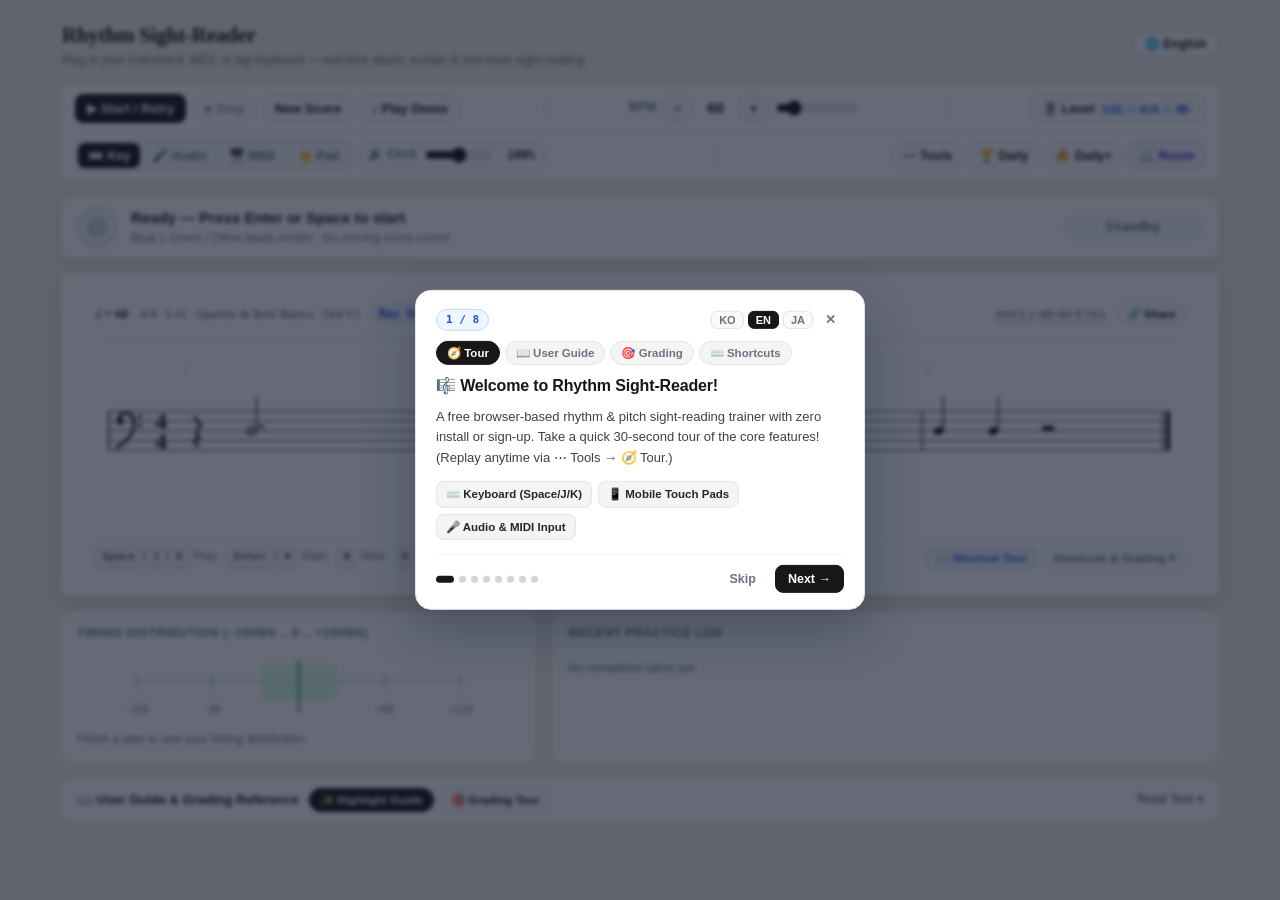
==== index.html @ 141418ce "fix(room): enforce strict single-host consensus & clean failover across Supabase Realtime peers" ====
<!DOCTYPE html>
<html lang="en">
<head>
<meta charset="UTF-8" />
<meta name="viewport" content="width=device-width, initial-scale=1.0" />
<meta http-equiv="Content-Security-Policy" content="default-src 'self'; script-src 'self' https://cdn.jsdelivr.net https://cloud.umami.is; style-src 'self' 'unsafe-inline'; img-src 'self' data: blob:; connect-src 'self' https://fdpnrxkohvfrcesoxpwo.supabase.co wss://fdpnrxkohvfrcesoxpwo.supabase.co https://cdn.jsdelivr.net https://cloud.umami.is https://api-gateway.umami.dev; font-src 'self' data:; object-src 'none'; base-uri 'self'; form-action 'self'" />
<meta name="google-site-verification" content="xEk6qUh5Gqa-MZwSuYThDKT_GtdN7JEgimP4F_JKVB4" />
<title>Rhythm Sight-Reader — Free Online Rhythm &amp; Pitch Sight-Reading Trainer</title>
<meta name="description" content="Free online rhythm &amp; pitch sight-reading trainer (no install, no login). Practice 6 rhythm levels, 5 meters (4/4, 3/4, 2/4, 5/4, 6/8), flat-key jazz pitch sight-reading (ii-V-I, tritone sub, backdoor, F/G clefs), triplets, staccato, ghost notes, gap click &amp; custom editor via keyboard, MIDI, touch pads, or real instrument audio interface. 무료 리듬·음정 초견 연습 사이트 (EN/KO/JA)." />
<meta name="keywords" content="rhythm sight reading, rhythm sight reading trainer, pitch sight reading, free rhythm practice online, music sight reading, jazz sight reading, sheet music sight reading, rhythm reading generator, midi rhythm trainer, midi sight reading, syncopation practice, 16th note rhythm exercises, triplet rhythm trainer, staccato ghost note practice, gap click metronome, custom rhythm sheet music editor, daily rhythm challenge, audio interface music practice, 리듬 초견, 음정 초견, 악보 초견, 낮은음자리표 악보 읽기, 높은음자리표 악보 읽기, 재즈 초견, 리듬 연습 사이트, 박자 연습, 박자감 테스트, 리듬 시창, 미디 리듬 연습, 싱코페이션 연습, 16분음표 리듬, 3연음, 스타카토 고스트노트, 갭 클릭 메트로놈, 오디오 인터페이스 악기 연습, リズム初見, 音程初見, 譜読み練習, ヘ音記号 譜読み, ト音記号 譜読み, MIDI リズム練習" />
<meta name="robots" content="index, follow, max-image-preview:large" />
<link rel="canonical" href="https://gnosia1104.github.io/rhythm-practice/" />
<link rel="alternate" hreflang="en" href="https://gnosia1104.github.io/rhythm-practice/" />
<link rel="alternate" hreflang="ko" href="https://gnosia1104.github.io/rhythm-practice/ko/" />
<link rel="alternate" hreflang="ja" href="https://gnosia1104.github.io/rhythm-practice/ja/" />
<link rel="alternate" hreflang="x-default" href="https://gnosia1104.github.io/rhythm-practice/" />
<meta property="og:type" content="website" />
<meta property="og:site_name" content="Rhythm Sight-Reader" />
<meta property="og:url" content="https://gnosia1104.github.io/rhythm-practice/" />
<meta property="og:title" content="Rhythm Sight-Reader — Free Online Rhythm &amp; Pitch Sight-Reading Trainer" />
<meta property="og:description" content="Practice rhythm &amp; pitch sight-reading with keyboard, MIDI, touch pads, or real instrument via audio interface. 6 levels, 5 meters, triplets, staccato, ghost notes, gap click, custom editor &amp; daily challenges — free online in your browser." />
<meta property="og:image" content="https://gnosia1104.github.io/rhythm-practice/og-image.png?v=3" />
<meta property="og:image:width" content="1200" />
<meta property="og:image:height" content="630" />
<meta property="og:locale" content="en_US" />
<meta property="og:locale:alternate" content="ko_KR" />
<meta property="og:locale:alternate" content="ja_JP" />
<meta name="twitter:card" content="summary_large_image" />
<meta name="twitter:title" content="Rhythm Sight-Reader — Free Online Rhythm &amp; Pitch Sight-Reading Trainer" />
<meta name="twitter:description" content="Free browser-based rhythm &amp; pitch sight-reading trainer with 6 levels, 5 meters, staccato/ghost grading, gap click, custom score editor, daily challenges &amp; audio interface input." />
<meta name="twitter:image" content="https://gnosia1104.github.io/rhythm-practice/og-image.png?v=3" />
<link rel="icon" type="image/svg+xml" href="data:image/svg+xml,%3Csvg xmlns='http://www.w3.org/2000/svg' viewBox='0 0 64 64'%3E%3Crect width='64' height='64' rx='14' fill='%23171717'/%3E%3Cellipse cx='26' cy='44' rx='10' ry='7.2' transform='rotate(-22 26 44)' fill='%23ffffff'/%3E%3Crect x='33' y='14' width='4.2' height='29' rx='2' fill='%23ffffff'/%3E%3Cpath d='M35 14 C44 16 49 21 47 30 C45 24 41 21 35 20 Z' fill='%2322c55e'/%3E%3C/svg%3E" />
<script type="application/ld+json">
{
  "@context": "https://schema.org",
  "@type": "WebApplication",
  "name": "Rhythm Sight-Reader",
  "alternateName": ["Rhythm & Pitch Sight-Reading Trainer", "Free Online Rhythm Practice", "리듬 초견 연습", "음정 초견 연습", "박자 연습 사이트", "リズム初見練習", "音程・リズムトレーニング"],
  "url": "https://gnosia1104.github.io/rhythm-practice/",
  "screenshot": "https://gnosia1104.github.io/rhythm-practice/og-image.png",
  "applicationCategory": "MusicApplication",
  "operatingSystem": "Any",
  "isAccessibleForFree": true,
  "browserRequirements": "Requires modern web browser with Web Audio API",
  "inLanguage": ["en", "ko", "ja"],
  "offers": {
    "@type": "Offer",
    "price": "0",
    "priceCurrency": "USD"
  },
  "keywords": "rhythm sight reading, pitch sight reading, rhythm trainer, syncopation practice, 16th note rhythm, triplet trainer, staccato, ghost notes, gap click metronome, daily rhythm challenge, custom rhythm editor, 리듬 초견, 음정 초견, 박자 연습, リズム初見",
  "featureList": [
    "6 progressive rhythm difficulty levels from quarter notes to advanced 16th-note syncopation",
    "5 time signatures: 4/4, 3/4, 2/4, 5/4, and 6/8",
    "Independent Triplets (8th & 2-beat), Staccato reverse-sustain, and Ghost Note (dead note) toggles",
    "Keyboard, USB MIDI, mobile touch pads, and real instrument audio interface input with millisecond timing, rest mute, and sustain grading",
    "Daily & Daily+ worldwide challenges with shareable seed links and PNG Score Brag Cards (S+ to C rank)",
    "Serverless Custom Rhythm Score Editor with URL sharing and PDF print export",
    "Special Training drills: Gap Click metronome, Look-ahead Fade-out, and BPM Rush sudden death"
  ],
  "description": "Free browser-based rhythm & pitch sight-reading trainer for musicians featuring 6 progressive levels, 5 time signatures, triplets, staccato, ghost notes, gap click metronome, custom score editor, daily challenges, and audio interface onset/sustain/rest grading."
}
</script>
<link rel="stylesheet" href="css/styles.css?v=20261128k" />
<script defer src="https://cloud.umami.is/script.js" data-website-id="9070201e-fd1f-4081-ad26-1219def68ba6" data-domains="gnosia1104.github.io"></script>
</head>
<body>
<div class="app">
  <!-- Page Top Masthead: Brand Title (Left) + Language Selector (Right) -->
  <div class="top-bar">
    <div class="brand-head">
      <h1 class="sheet-title">Rhythm Sight-Reader</h1>
      <p id="brandTagline" class="brand-tagline">오디오 인터페이스 직결 · 어택/서스테인/쉼표 뮤트 실시간 채점 · 설치 없는 리듬·음정 초견</p>
    </div>
    <select id="langSelect" class="lang-select" title="Language / 언어 / 言語">
      <option value="ko">🌐 한국어</option>
      <option value="en">🌐 English</option>
      <option value="ja">🌐 日本語</option>
    </select>
  </div>

  <!-- Main Control Toolbar (Row 1: Primary Controls / Row 2: Settings) -->
  <div class="toolbar">
    <div class="toolbar-row primary-row">
      <div class="group toolbar-transport">
        <button id="btnStart" class="primary" title="Enter / A">▶ 시작 / 재시도</button>
        <button id="btnStop" title="Esc" disabled>■ 정지</button>
        <button id="btnNew" title="N">새 악보</button>
        <button id="btnDemo" title="H">♪ 정답 듣기</button>
      </div>

      <div class="divider"></div>

      <div class="group">
        <span class="label">BPM</span>
        <button id="btnBpmDown" class="icon-btn" title="-">−</button>
        <span id="bpmVal" class="bpm-val">60</span>
        <button id="btnBpmUp" class="icon-btn" title="+">+</button>
        <input id="bpmSlider" type="range" min="40" max="180" step="5" value="60" style="width:82px" />
      </div>

      <div class="divider"></div>

      <div class="group">
        <div id="diffWrap" class="tools-wrap">
          <button id="btnDiffMenu" type="button" aria-haspopup="true" aria-expanded="false" title="난이도 · 박자 · 마디 · 리듬 옵션 · 연습 옵션">🎚️ <span id="lblLevel">난이도</span><span id="diffSummaryBadge" class="tools-badge">Lv1 · 4/4 · 4B</span></button>
          <div id="diffDropdown" class="tools-dropdown align-left diff-dropdown hidden" role="dialog" aria-label="Difficulty settings">
            <div class="diff-head">
              <span>🎚️ <span id="lblDiffPanelTitle">난이도 &amp; 연습 설정</span></span>
              <button id="btnDiffClose" type="button" class="cal-close" style="width:auto;padding:2px 6px;" title="닫기">✕</button>
            </div>
            <div id="lblDiffSecScore" class="tools-sec-lbl">악보 · 박자 · 마디</div>
            <select id="levelSelect" title="난이도 (단축키 1~6, ↑↓)">
              <option value="1" selected>Lv1 · 정박 &amp; 쉼표 기초</option>
              <option value="2">Lv2 · 정박 8분 입문</option>
              <option value="3">Lv3 · 8분 엇박 &amp; 점4분</option>
              <option value="4">Lv4 · 8분 싱코페이션</option>
              <option value="5">Lv5 · 16분음표 기초</option>
              <option value="6">Lv6 · 16분음표 심화</option>
            </select>
            <div class="diff-pair">
              <select id="timeSigSelect" title="박자표 (단축키 s)">
                <option value="4/4" selected>4/4</option>
                <option value="3/4">3/4</option>
                <option value="2/4">2/4</option>
                <option value="5/4">5/4</option>
                <option value="6/8">6/8</option>
              </select>
              <select id="barsSelect" title="마디 수 (단축키 l)">
                <option value="2">2마디</option>
                <option value="4" selected>4마디 (1줄)</option>
                <option value="8">8마디 (2줄)</option>
                <option value="12">12마디 (3줄)</option>
                <option value="16">16마디 (4줄)</option>
                <option value="24">24마디 (6줄)</option>
                <option value="32">32마디 (8줄)</option>
              </select>
            </div>
            <div class="tools-sep"></div>
            <div id="btnTechText" class="tools-sec-lbl">🎼 리듬 옵션</div>
            <div class="diff-grid-3">
              <button id="btnTriplets" type="button" title="3연음(셋잇단음표) 포함 ON/OFF (단축키 Z)">3연음 OFF</button>
              <button id="btnGhost" type="button" title="고스트 노트(× 데드노트) 훈련 ON/OFF (단축키 X · 입력 F/D)">× 고스트 OFF</button>
              <button id="btnStaccato" type="button" title="스타카토(.) 역서스테인 훈련 ON/OFF (단축키 C)">• 스타카토 OFF</button>
            </div>
            <div class="tools-sep"></div>
            <div id="btnOptsText" class="tools-sec-lbl">⚙️ 연습 옵션</div>
            <div class="diff-grid-2">
              <button id="btnSound" type="button" class="active" title="M">🔊 메트로놈 ON</button>
              <button id="btnDrumBacking" type="button" title="메트로놈 클릭 대신 심플 드럼 백킹 비트(킥·스네어·하이햇) 재생">🥁 드럼 비트 OFF</button>
              <button id="btnBeatNums" type="button" title="마디 위 박자 번호 표기 (단축키 B)">박자표기 OFF</button>
              <button id="btnCursor" type="button" title="입문용 악보 진행 커서 표시 ON/OFF (단축키 V)">커서 OFF</button>
              <button id="btnBlindGrade" type="button" title="채점 시점 전환: 즉시 / 완료후 (단축키 G)">채점: 즉시</button>
              <button id="btnHitSfx" type="button" class="active" title="키보드·터치 패드 타격음 ON/OFF (오디오 입력 시 자동 OFF · 블루투스 지연 시 OFF 권장)">🪵 타격음 ON</button>
              <button id="btnEndless" type="button" class="endless-btn diff-span-2" title="2줄 교차 무한 초견 서바이벌 모드 (HP 게이지 · 최고 생존 마디 기록)"><span id="btnEndlessText">♾️ 엔드리스 OFF</span><span class="beta-tag">BETA</span></button>
              <button id="btnSuddenDeath" type="button" class="diff-span-2" title="3미스 시 즉시 탈락 서든데스 모드 ON/OFF"><span id="btnSuddenDeathText">💀 서든데스 (3미스) OFF</span><span class="beta-tag">BETA</span></button>
            </div>
          </div>
        </div>
      </div>
    </div>

    <div class="toolbar-row secondary">
      <div class="group toolbar-inputs">
        <div id="inputGroup" class="input-toggles" role="group" aria-label="Input methods">
          <button id="btnInKey" type="button" class="active" title="키보드 입력 ON/OFF (Space/J/K · 단축키 /)">⌨️ 키</button>
          <button id="btnInAudio" type="button" title="오디오 인터페이스 / 마이크 입력 ON/OFF (단축키 /)">🎤 오디오</button>
          <button id="btnInMidi" type="button" title="USB MIDI 건반 / 패드 입력 ON/OFF (Web MIDI)">🎹 MIDI</button>
          <button id="btnTouchPad" type="button" title="모바일 / 화면 터치 패드 ON/OFF">👆 패드</button>
        </div>
        <label class="group click-vol-group" title="메트로놈 클릭 볼륨 (0~200%)">
          <span id="lblClickVol" class="label">🔊 클릭</span>
          <input id="clickVolSlider" type="range" min="0" max="200" step="5" value="100" style="width:68px" />
          <span id="clickVolVal" class="click-vol-val">100%</span>
        </label>
      </div>

      <div class="divider"></div>

      <div class="group toolbar-modes">
        <div id="toolsWrap" class="tools-wrap">
          <button id="btnToolsMenu" type="button" aria-haspopup="true" aria-expanded="false" title="에디터 · 특수훈련 · 싱크보정 · PDF · 튜토리얼 · 설명"><span id="btnToolsText">⋯ 도구</span><span id="toolsActiveDot" class="tools-dot hidden"></span></button>
          <div id="toolsDropdown" class="tools-dropdown hidden" role="menu">
            <div id="lblToolsSecCreate" class="tools-sec-lbl">제작 · 훈련</div>
            <button id="btnEditor" type="button" role="menuitem" title="커스텀 악보 에디터 열기/닫기">✏️ 에디터</button>
            <button id="btnDrill" type="button" role="menuitem" title="특수 훈련 베타 (갭 클릭 · 시야 방해 · BPM 러쉬)"><span id="btnDrillText">🧪 특수훈련</span><span class="beta-tag">BETA</span></button>
            <button id="btnPitchBeta" type="button" role="menuitem" title="재즈 플랫 키 5선보 음정 초견 베타 (오디오 피치 판정 지원)"><span id="btnPitchText">🎼 음정 초견</span><span class="beta-tag">BETA</span></button>
            <button id="btnAchievements" type="button" role="menuitem" title="달성 과제 · 칭호 · 기록 JSON 백업/복원"><span id="btnAchText">🏅 도전과제</span><span id="achCountBadge" class="tools-badge">0/12</span></button>
            <button id="btnLeaderboard" type="button" role="menuitem" title="오늘의 데일리 · 데일리+ · 엔드리스 글로벌 랭킹"><span id="btnLbText">🏆 리더보드</span><span class="beta-tag">TOP 20</span></button>
            <button id="btnDiagnostics" type="button" role="menuitem" title="박 위치별 러시·드래그, BPM별 정확도, 쉼표 실패율 로컬 분석 및 약점 드릴"><span id="btnDiagText">📊 연주 분석</span><span class="beta-tag">BETA</span></button>
            <div class="tools-sep"></div>
            <div id="lblToolsSecUtil" class="tools-sec-lbl">보정 · 출력</div>
            <button id="btnSyncCal" type="button" role="menuitem" title="타이밍 지연 보정 (블루투스 이어폰 / 오디오 인터페이스)">⏱ 보정</button>
            <button id="btnPrint" type="button" role="menuitem" title="PDF 저장 / 인쇄">🖨 PDF</button>
            <div class="tools-sep"></div>
            <div id="lblToolsSecHelp" class="tools-sec-lbl">안내</div>
            <a id="btnLearnPage" href="learn.html" class="tools-link" role="menuitem" title="오선보·낮은음자리표·음표 박자 기초 인터랙티브 학습 페이지 열기">📖 오선보·음표 기초</a>
            <button id="btnTour" type="button" role="menuitem" title="처음 사용자를 위한 단계별 튜토리얼">🧭 튜토리얼</button>
            <button id="btnGuide" type="button" role="menuitem" title="사용 방법 및 판정 기준 설명 열기">❓ 설명</button>
            <button id="btnFeedback" type="button" role="menuitem" title="버그 제보 · 기능 제안 · 악기/오디오 피드백 보내기">💬 피드백</button>
          </div>
        </div>
        <button id="btnDaily" class="daily-btn" title="오늘의 4/4 데일리 챌린지 (고정 8마디)">🏆 데일리</button>
        <button id="btnDailyPlus" class="daily-plus-btn" title="오늘의 변박·고급 데일리+ 챌린지 (3/4·2/4·5/4·6/8)">🔥 데일리+</button>
        <button id="btnRoom" class="room-btn" title="실시간 멀티플레이어 방 대결 (4자리 코드 · 초대 링크)">⚔️ 방 대결</button>
      </div>
    </div>
  </div>

  <!-- Fixed Metronome LED & Status -->
  <div class="status-strip">
    <div class="metro-box">
      <div class="led-ring" aria-label="Metronome LED">
        <div id="ledCore" class="led-core"></div>
      </div>
      <div class="status-text">
        <div id="statusMain" class="status-main">준비 완료 — Enter 또는 Space로 시작</div>
        <div id="statusSub" class="status-sub">1박 초록 / 나머지 박 노랑 · 악보 위치 표시 없음</div>
      </div>
    </div>
    <div class="status-badges">
      <div id="comboBadge" class="combo-badge hidden">🔥 0 COMBO</div>
      <div id="hitBadge" class="hit-badge">대기 중</div>
    </div>
  </div>

  <!-- Optional Latency Calibration Bar (hidden unless user clicks ⏱ 보정) -->
  <div id="calBar" class="cal-bar hidden">
    <strong id="lblCalTitle">⏱ 싱크 보정</strong>
    <button id="btnCalRun" type="button" class="primary">▶ 16박 측정</button>
    <div id="calDots" class="cal-dots" aria-label="Calibration beats">
      <span class="cal-dot warmup"></span>
      <span class="cal-dot warmup"></span>
      <span class="cal-dot warmup"></span>
      <span class="cal-dot warmup"></span>
      <span class="cal-dot"></span>
      <span class="cal-dot"></span>
      <span class="cal-dot"></span>
      <span class="cal-dot"></span>
      <span class="cal-dot"></span>
      <span class="cal-dot"></span>
      <span class="cal-dot"></span>
      <span class="cal-dot"></span>
      <span class="cal-dot"></span>
      <span class="cal-dot"></span>
      <span class="cal-dot"></span>
      <span class="cal-dot"></span>
    </div>
    <label class="group">
      <span id="lblKeyLat" class="label">KEY</span>
      <input id="keyLatSlider" type="range" min="-50" max="300" step="5" value="0" style="width:74px" />
      <span id="keyLatVal">0ms</span>
    </label>
    <label class="group">
      <span id="lblAudLat" class="label">AUD</span>
      <input id="calAudLatSlider" type="range" min="0" max="300" step="5" value="25" style="width:74px" />
      <span id="calAudLatVal">25ms</span>
    </label>
    <button id="btnCalReset" type="button">초기화</button>
    <button id="btnCalClose" type="button" class="cal-close" title="닫기">✕</button>
    <span id="calMsg" class="cal-msg">박자가 일정하게 밀릴 때만 사용하세요 · 메트로놈 16박에 맞춰 Space/J/K 또는 악기를 연주하면 자동 보정됩니다 (앞 4박은 준비).</span>
  </div>

  <!-- Audio Input Monitor (shown when AUDIO or BOTH) -->
  <div id="audioBar" class="audio-bar hidden">
    <strong id="lblAudioTitle">🎤 오디오 입력</strong>
    <button id="btnAudioWizard" type="button" class="aw-toggle-btn" title="처음 오디오 인터페이스 연결 시 3단계 실시간 셋업 가이드">🧭 셋업 가이드</button>
    <select id="audioDeviceSelect" title="오디오 입력 장치 선택">
      <option value="">기본 입력 장치</option>
    </select>
    <select id="audioChSelect" title="모니터링 채널 선택">
      <option value="ALL">전체 채널</option>
    </select>
    <button id="btnAudioReconnect" type="button" title="오디오 장치 목록 새로고침 및 재연결">↻ 재연결</button>
    <button id="btnNoiseCal" type="button" title="연주하지 않은 상태에서 0.6초간 노이즈를 측정해 임계값을 자동 설정">🔇 노이즈 보정</button>
    <div id="meterTrack" class="meter-track" title="실시간 입력 음량 (빨간선 = 어택 임계값 / 파란선 = 서스테인 유지선)">
      <div id="meterFill" class="meter-fill"></div>
      <div id="meterSusThr" class="meter-sus-thr"></div>
      <div id="meterThr" class="meter-thr"></div>
    </div>
    <span id="audioLevelText" class="audio-level">무음</span>
    <label class="group">
      <span id="lblGain" class="label">게인</span>
      <input id="gainSlider" type="range" min="1" max="20" step="1" value="2" style="width:68px" />
      <span id="gainVal">2x</span>
    </label>
    <label class="group">
      <span id="lblThr" class="label">임계값</span>
      <input id="thrSlider" type="range" min="2" max="48" step="1" value="16" style="width:68px" />
      <span id="thrVal">16%</span>
    </label>
    <label class="group">
      <span id="lblLat" class="label">지연보정</span>
      <input id="latSlider" type="range" min="0" max="300" step="5" value="25" style="width:68px" />
      <span id="latVal">25ms</span>
    </label>
    <span id="audioMsg" class="audio-msg">헤드폰/오인페 라인 입력 권장 (스피커 메트로놈 유입 방지)</span>
    <!-- Interactive 3-Step First-Time Audio Interface Setup Wizard -->
    <div id="audioWizard" class="aw-box hidden">
      <div class="aw-head">
        <div class="group">
          <strong id="lblAwTitle">🧭 오디오 인터페이스 3단계 빠른 셋업</strong>
          <span id="awProgress" class="aw-progress">0 / 3</span>
        </div>
        <button id="btnAwClose" type="button" class="cal-close" title="닫기">✕</button>
      </div>
      <div class="aw-steps">
        <div id="awStep1" class="aw-step">
          <div id="lblAwStep1" class="aw-step-title">1. 권한 &amp; 인터페이스 선택</div>
          <div id="awStep1Desc" class="aw-step-desc"></div>
          <div class="aw-step-actions">
            <button id="btnAwStep1" type="button" class="primary">🎤 권한 요청 / 재연결</button>
            <button id="btnAwUseBuiltin" type="button" class="hidden">이대로 사용</button>
          </div>
        </div>
        <div id="awStep2" class="aw-step">
          <div id="lblAwStep2" class="aw-step-title">2. 바닥 노이즈 측정</div>
          <div id="awStep2Desc" class="aw-step-desc"></div>
          <div class="aw-step-actions">
            <button id="btnAwNoiseCal" type="button" class="primary">🔇 노이즈 자동 보정</button>
            <button id="btnAwSkipNoise" type="button">건너뛰기</button>
          </div>
        </div>
        <div id="awStep3" class="aw-step">
          <div id="lblAwStep3" class="aw-step-title">3. 한 음 튕겨서 게인 확인</div>
          <div class="aw-meter">
            <div id="awMeterFill" class="aw-meter-fill"></div>
            <div id="awMeterThr" class="aw-meter-thr"></div>
          </div>
          <div id="awStep3Desc" class="aw-step-desc"></div>
          <div class="aw-step-actions">
            <button id="btnAwGainUp" type="button" class="primary hidden">+2x 게인 올리기</button>
            <button id="btnAwGainDown" type="button" class="danger hidden">-2x 게인 낮추기</button>
            <button id="btnAwFinish" type="button" class="primary hidden">🎉 셋업 완료</button>
          </div>
        </div>
      </div>
    </div>
  </div>

  <!-- Custom Rhythm Score Editor (hidden unless user clicks ✏️ 에디터) -->
  <div id="editorBar" class="editor-bar hidden">
    <div class="ed-row">
      <strong id="lblEdTitle">✏️ 커스텀 악보 에디터</strong>
      <button id="btnEdBarMinus" type="button" class="icon-btn">−</button>
      <span id="edBarsVal" class="label">4마디</span>
      <button id="btnEdBarPlus" type="button" class="icon-btn">+</button>
      <button id="btnEdImportCur" type="button">현재 악보 가져오기</button>
      <button id="btnEdClear" type="button">초기화</button>
      <button id="btnEdClose" type="button" class="cal-close" title="닫기">✕</button>
    </div>
    <div id="edBeatStrip" class="ed-beats"></div>
    <div id="edPalette" class="ed-palette"></div>
    <div id="edNoteTools" class="ed-note-tools"></div>
    <div class="ed-row">
      <input id="edCodeInput" class="ed-code-input" type="text" placeholder="커스텀 코드 또는 공유 URL 붙여넣기..." />
      <button id="btnEdCopyUrl" type="button" class="primary">🔗 커스텀 링크 복사</button>
      <button id="btnEdLoadCode" type="button">📥 코드 불러오기</button>
    </div>
    <span id="edMsg" class="ed-msg">마디의 박자를 클릭한 뒤 리듬 패턴을 찍어 나만의 악보를 만들고 링크로 공유하세요 (서버 없이 URL에 저장됨).</span>
  </div>

  <!-- Special Training BETA Drawer (hidden unless user clicks 🧪 특수훈련) -->
  <div id="drillBar" class="drill-bar hidden">
    <div class="drill-row">
      <strong><span id="lblDrillTitle">🧪 특수 훈련</span> <span class="beta-tag">BETA</span></strong>
      <label class="group">
        <span id="lblGapClick" class="label">🔇 갭 클릭</span>
        <select id="gapClickSelect" title="일부 마디 메트로놈 음소거 (내적 박자 훈련)">
          <option value="OFF">OFF</option>
          <option value="1+1">1+1 (1 ON · 1 무음)</option>
          <option value="2+2">2+2 (2 ON · 2 무음)</option>
          <option value="1+3">1+3 (1 ON · 3 무음)</option>
        </select>
      </label>
      <label class="group">
        <span id="lblFadeOut" class="label">👻 시야 방해</span>
        <select id="fadeOutSelect" title="연주 직전 음표 투명화 (선독 훈련)">
          <option value="0">OFF</option>
          <option value="1">1박 전 숨김</option>
          <option value="2">2박 전 숨김</option>
        </select>
      </label>
      <div class="group">
        <button id="btnRushToggle" type="button" title="통과 시 BPM +5 자동 가속 서든 데스">⚡ BPM 러쉬 OFF</button>
        <select id="rushAccSelect" title="BPM 러쉬 통과 기준 정확도">
          <option value="85">85%↑</option>
          <option value="90" selected>90%↑</option>
          <option value="95">95%↑</option>
        </select>
        <span id="rushBestBadge" class="drill-best hidden"></span>
      </div>
      <button id="btnDrillReset" type="button">초기화</button>
      <button id="btnDrillClose" type="button" class="cal-close" title="닫기">✕</button>
    </div>
    <span id="drillMsg" class="drill-msg">실험적 특수 초견 훈련(베타): 갭 클릭(내적 박자), 시야 방해(선독 강제), BPM 러쉬(성공 시 +5 BPM 가속)를 자유롭게 조합해 보세요.</span>
  </div>

  <!-- Pitch Sight-Reading BETA Drawer (Flat-Key Jazz Harmony + Octave-Agnostic Audio Pitch Detection) -->
  <div id="pitchBar" class="pitch-bar hidden">
    <div class="pitch-row">
      <strong><span id="lblPitchTitle">🎼 음정 초견</span> <span class="beta-tag">BETA</span></strong>
      <button id="btnPitchToggle" type="button">🎼 음정 OFF</button>
      <button id="btnPitchFreeMode" type="button" title="박자 없이 한 음씩 천천히 누르며 음정 초견 연습 (자유 템포 ↔ 박자 연동)">⏱ 박자 연동</button>
      <button id="btnPitchRelMode" type="button" title="키보드·MIDI 입력 기준 전환: 절대음(C=도) ↔ 상대음/이동도(E=으뜸음 1도). 오디오 입력은 항상 절대음으로 판정됩니다.">🎹 절대음</button>
      <select id="pitchClefSelect" title="음자리표 선택 (낮은음자리표 / 높은음자리표)">
        <option value="bass" selected>𝄢 낮은음자리표</option>
        <option value="treble">𝄞 높은음자리표</option>
      </select>
      <label class="group">
        <span id="lblPitchKey" class="label">조표(♭)</span>
        <select id="pitchKeySelect" title="재즈 플랫 키 선택 (랜덤 또는 0♭ ~ 7♭)">
          <option value="RND">🎲 랜덤 (0♭~7♭)</option>
          <option value="C">C Maj (0♭)</option>
          <option value="F">F Maj (1♭)</option>
          <option value="Bb" selected>B♭ Maj (2♭)</option>
          <option value="Eb">E♭ Maj (3♭)</option>
          <option value="Ab">A♭ Maj (4♭)</option>
          <option value="Db">D♭ Maj (5♭)</option>
          <option value="Gb">G♭ Maj (6♭)</option>
          <option value="Cb">C♭ Maj (7♭)</option>
          <option value="Dm">D min (1♭)</option>
          <option value="Gm">G min (2♭)</option>
          <option value="Cm">C min (3♭)</option>
          <option value="Fm">F min (4♭)</option>
          <option value="Bbm">B♭ min (5♭)</option>
          <option value="Ebm">E♭ min (6♭)</option>
          <option value="Abm">A♭ min (7♭)</option>
        </select>
      </label>
      <label class="group">
        <span id="lblPitchProg" class="label">코드 진행</span>
        <select id="pitchProgSelect" title="재즈 화성 진행 스타일 선택">
          <option value="auto">Auto (재즈 화성 블록)</option>
          <option value="ii-V-I">ii - V - I</option>
          <option value="tritone">ii - ♭II7 - I (트라이톤 대리)</option>
          <option value="backdoor">IV - iv - ♭VII7 - I (백도어)</option>
          <option value="I-vi-ii-V">I - vi - ii - V</option>
          <option value="blues">Jazz Blues</option>
          <option value="modal">1-Chord (Modal)</option>
        </select>
      </label>
      <button id="btnPitchHints" type="button" title="음표 위/아래 음이름(B♭, D, F...) 힌트 표시">음이름 OFF</button>
      <a id="lnkPitchLearn" href="learn.html" class="meta-share-btn" style="text-decoration:none;" title="오선보·낮은음자리표 기초 학습 페이지">📖 오선보 기초</a>
      <button id="btnPitchClose" type="button" class="cal-close" title="닫기">✕</button>
    </div>
    <div id="pitchPiano" class="pitch-piano" role="group" aria-label="QWERTY Pitch Keyboard"></div>
    <span id="pitchMsg" class="pitch-msg">재즈 플랫 키(0♭~7♭) · C부터 e4r5ty7u8i9op(좌측 q2w=A·B♭·B) / MIDI / 오디오 입력 (옥타브 무관 정답).</span>
  </div>

  <!-- Real-Time Multiplayer Room Panel (Gartic Phone / Kahoot Style) -->
  <div id="roomBar" class="room-bar hidden">
    <div class="room-head">
      <div class="group">
        <strong><span id="lblRoomTitle">⚔️ 실시간 방 대결</span> <span class="beta-tag">MULTI</span></strong>
      </div>
      <div class="group room-head-right">
        <button id="btnRoomLeave" type="button" class="danger room-leave-btn hidden">나가기</button>
        <button id="btnRoomClose" type="button" class="cal-close" title="닫기">✕</button>
      </div>
    </div>

    <div id="roomEntryView" class="room-entry-row">
      <div class="room-entry-pair">
        <input id="roomNickInput" class="room-input" type="text" maxlength="16" placeholder="닉네임 (예: GrooveKing)" />
        <button id="btnRoomCreate" type="button" class="primary">🏠 방 만들기</button>
      </div>
      <span class="room-sep-or">or</span>
      <div class="room-entry-pair">
        <input id="roomCodeInput" class="room-input room-code-in" type="text" maxlength="6" placeholder="방 코드" />
        <button id="btnRoomJoin" type="button">🚪 입장</button>
      </div>
    </div>

    <div id="roomActiveView" class="room-active hidden">
      <div class="room-active-bar">
        <div class="group room-info-group">
          <span id="roomCodeBadge" class="room-code-badge">#0000</span>
          <span id="roomModeBadge" class="room-mode-pill local">LOCAL TAB</span>
          <button id="btnRoomCopyLink" type="button">🔗 초대 링크</button>
          <button id="btnRoomMuteChat" type="button" title="채팅 전체 끄기/켜기">💬 채팅 ON</button>
        </div>
        <div id="roomHostControls" class="group">
          <select id="roomRuleSelect" title="대전 룰 선택">
            <option value="score">🎯 스코어 어택</option>
            <option value="sd3">💀 서든데스 (3미스 탈락)</option>
            <option value="endless">♾️ 엔드리스 서바이벌</option>
          </select>
          <button id="btnRoomAddBot" type="button" title="혼자 테스트용 봇 추가/초기화">🤖 +봇 (0/3)</button>
          <button id="btnRoomNewScore" type="button">🎲 새 악보</button>
          <button id="btnRoomStart" type="button" class="primary">▶ 라운드 시작</button>
          <button id="btnRoomEndNow" type="button" class="hidden">🏁 마감</button>
        </div>
      </div>

      <button id="btnRoomAudioUnlock" type="button" class="room-audio-banner hidden">🔇 브라우저 소리 차단됨 — 여기를 클릭해 메트로놈 소리를 켜세요</button>
      <div id="roomChartSummary" class="room-chart-summary"></div>
      <div id="roomCountdownBanner" class="room-countdown-banner hidden" aria-live="assertive"></div>
      <div id="roomPodium" class="room-podium hidden"></div>
      <div id="roomSplit" class="room-split">
        <div id="roomLeaderboard" class="room-leaderboard"></div>
        <div id="roomChatPanel" class="room-chat">
          <div class="room-chat-head">
            <span id="lblRoomChatTitle">💬 방 채팅</span>
            <button id="btnRoomUnblockAll" type="button" class="room-unblock-btn hidden">차단 해제 (0)</button>
          </div>
          <div id="roomChatLog" class="room-chat-log" aria-live="polite"></div>
          <div class="room-chat-bar">
            <div class="room-reacts">
              <button type="button" class="room-react-btn" data-react="👋" title="인사">👋</button>
              <button type="button" class="room-react-btn" data-react="🔥" title="파이팅">🔥</button>
              <button type="button" class="room-react-btn" data-react="👏" title="박수">👏</button>
              <button type="button" class="room-react-btn" data-react="😂" title="웃음">😂</button>
            </div>
            <input id="roomChatInput" class="room-chat-input" type="text" maxlength="120" placeholder="채팅 입력 후 Enter..." />
            <button id="btnRoomChatSend" type="button" class="primary">전송</button>
          </div>
        </div>
      </div>
    </div>

    <span id="roomMsg" class="room-msg">닉네임을 입력하고 방을 만들거나 4자리 코드로 바로 입장하세요.</span>
  </div>

  <!-- Endless 2-Line Double-Buffered Arcade Survival HUD -->
  <div id="endlessBar" class="endless-bar hidden">
    <div class="endless-head">
      <div class="group">
        <strong id="lblEndlessTitle">♾️ 엔드리스 서바이벌</strong>
        <span class="beta-tag">BETA</span>
      </div>
      <button id="btnEndlessClose" type="button" class="cal-close" title="엔드리스 종료">✕</button>
    </div>
    <div class="endless-row">
      <div class="endless-hp-box" title="정확한 어택·쉼표 통과 시 회복 / 미스·쉼표 에러 시 감소">
        <span class="endless-hp-icon">❤️</span>
        <div class="endless-hp-track">
          <div id="endlessHpFill" class="endless-hp-fill" style="width:100%"></div>
        </div>
        <span id="endlessHpVal" class="endless-hp-val">100%</span>
      </div>
      <div class="endless-pills">
        <span id="endlessBarsVal" class="endless-pill bars">생존 0마디</span>
        <span id="endlessComboVal" class="endless-pill combo">0 COMBO</span>
        <span id="endlessBestVal" class="endless-pill best">🏆 최고 0마디</span>
      </div>
    </div>
    <span id="endlessMsg" class="endless-msg">2줄 교차 무한 초견: 아랫줄 절반을 지나면 지나간 윗줄이 자동으로 새 악보로 바뀝니다. HP가 0이 될 때까지 최대한 많은 마디를 생존하세요!</span>
  </div>

  <!-- Achievements, Titles & Local JSON Backup/Restore Drawer -->
  <div id="achBar" class="ach-bar hidden">
    <div class="ach-head">
      <div class="group">
        <strong id="lblAchTitle">🏅 도전과제 &amp; 칭호</strong>
        <span id="achSummaryStats" class="ach-summary">해금 0/12 · 누적 0노트 · 스트릭 0일</span>
      </div>
      <div class="group">
        <label class="group">
          <span id="lblAchEquip" class="label">칭호</span>
          <select id="achTitleSelect" title="공유 카드에 표시할 칭호 선택">
            <option value="">칭호 없음</option>
          </select>
        </label>
        <button id="btnAchExport" type="button" title="로컬 기록·도전과제 JSON 파일로 백업">📥 백업</button>
        <button id="btnAchImport" type="button" title="JSON 백업 파일에서 기록·도전과제 복원">📤 복원</button>
        <input id="achImportFile" type="file" accept="application/json,.json" class="hidden" />
        <button id="btnAchClose" type="button" class="cal-close" title="닫기">✕</button>
      </div>
    </div>
    <div id="achGrid" class="ach-grid"></div>
    <span id="achMsg" class="ach-msg"></span>
  </div>

  <!-- Global & Local Top 20 Leaderboard Drawer -->
  <div id="lbBar" class="lb-bar hidden">
    <div class="lb-head">
      <div class="group">
        <strong id="lblLbTitle">🏆 글로벌 리더보드</strong>
        <span id="lbModeBadge" class="room-mode-pill local">LOCAL</span>
        <span id="lbMyRank" class="lb-my-rank hidden"></span>
      </div>
      <div class="group">
        <button id="btnLbRefresh" type="button" title="랭킹 새로고침">↻ 새로고침</button>
        <button id="btnLbClose" type="button" class="cal-close" title="닫기">✕</button>
      </div>
    </div>
    <div class="lb-controls">
      <div class="lb-tabs" role="tablist">
        <button type="button" class="lb-tab-btn active" data-lb-tab="daily">🏆 데일리</button>
        <button type="button" class="lb-tab-btn" data-lb-tab="dailyplus">🔥 데일리+</button>
        <button type="button" class="lb-tab-btn" data-lb-tab="endless">♾️ 엔드리스</button>
        <button type="button" class="lb-tab-btn" data-lb-tab="endless_sd3">💀 서든데스</button>
      </div>
      <div class="lb-nick-pair">
        <input id="lbNickInput" class="room-input lb-nick-in" type="text" maxlength="16" placeholder="닉네임 (예: GrooveKing)" />
        <button id="btnLbSaveNick" type="button">닉네임 저장</button>
      </div>
    </div>
    <div class="lb-filter-row" role="group" aria-label="Input mode filter">
      <button type="button" class="lb-filter-btn active" data-lb-filter="ALL">🌐 전체</button>
      <button type="button" class="lb-filter-btn" data-lb-filter="KEY">⌨️ 키</button>
      <button type="button" class="lb-filter-btn" data-lb-filter="AUDIO">🎤 오디오</button>
      <button type="button" class="lb-filter-btn" data-lb-filter="MIDI">🎹 MIDI</button>
      <button type="button" class="lb-filter-btn" data-lb-filter="PAD">👆 패드</button>
    </div>
    <div id="lbList" class="lb-list"></div>
    <span id="lbMsg" class="lb-msg"></span>
  </div>

  <!-- Personal Performance Analytics & Local Diagnostics Drawer (BETA) -->
  <div id="diagBar" class="diag-bar hidden">
    <div class="diag-head">
      <div class="group">
        <strong id="lblDiagTitle">📊 개인 연주 애널리틱스</strong>
        <span class="beta-tag">BETA</span>
        <span id="diagSummaryStats" class="diag-summary">누적 0회 · 0노트</span>
      </div>
      <div class="group">
        <button id="btnDiagReset" type="button" title="로컬 분석 데이터 초기화">초기화</button>
        <button id="btnDiagClose" type="button" class="cal-close" title="닫기">✕</button>
      </div>
    </div>
    <div id="diagWeaknessBox" class="diag-weakness">
      <span id="diagWeaknessText">최소 5노트 이상 연주하면 취약 패턴 분석과 맞춤 드릴이 표시됩니다.</span>
      <button id="btnDiagFocusDrill" type="button" class="primary hidden">🎯 약점 집중 드릴 생성</button>
    </div>
    <div class="diag-cards">
      <div class="diag-card">
        <div id="lblDiagSubHead" class="diag-card-title">박 위치별 정확도 · 러시/드래그</div>
        <div id="diagSubGrid" class="diag-grid"></div>
      </div>
      <div class="diag-card">
        <div id="lblDiagBpmHead" class="diag-card-title">BPM 구간별 정확도 · 쉼표 실패율</div>
        <div id="diagBpmGrid" class="diag-grid"></div>
      </div>
      <div class="diag-card">
        <div id="lblDiagTrendHead" class="diag-card-title">최근 20회 정확도 · 타이밍 SD 추이</div>
        <div id="diagTrendBox" class="diag-trend-box"></div>
      </div>
    </div>
  </div>

  <!-- Quick In-App Feedback Drawer (Write-Only Supabase RPC, Zero Login) -->
  <div id="feedbackBar" class="fb-bar hidden">
    <div class="fb-head">
      <strong id="lblFbTitle">💬 피드백 보내기</strong>
      <button id="btnFbClose" type="button" class="cal-close" title="닫기">✕</button>
    </div>
    <div class="fb-cats" role="group" aria-label="Feedback category">
      <button type="button" class="fb-cat-btn" data-fb-cat="bug">🐛 버그 제보</button>
      <button type="button" class="fb-cat-btn active" data-fb-cat="idea">💡 기능 제안</button>
      <button type="button" class="fb-cat-btn" data-fb-cat="audio">🎤 악기 · 오디오</button>
    </div>
    <textarea id="fbText" class="fb-textarea" rows="3" maxlength="800" placeholder="불편한 점, 원하는 기능, 악기 연결 이슈 등을 자유롭게 남겨주세요 (로그인 불필요 · Ctrl/⌘+Enter 전송)"></textarea>
    <div class="fb-foot">
      <div class="fb-foot-left">
        <input id="fbContact" class="room-input fb-contact-in" type="text" maxlength="80" placeholder="회신받을 이메일 (선택)" />
        <span id="fbEnvHint" class="fb-env-hint">기기 · 입력모드 자동 첨부</span>
      </div>
      <div class="fb-foot-right">
        <span id="fbCharCount" class="fb-char-count">0 / 800</span>
        <button id="btnFbSend" type="button" class="primary">📨 보내기</button>
      </div>
    </div>
    <span id="fbMsg" class="fb-msg"></span>
  </div>

  <!-- PDF-Style Vector Sheet Music -->
  <div class="sheet-paper">
    <div class="sheet-header">
      <div class="sheet-meta sheet-meta-left">
        <span id="metaTempo">♩ = 60</span>
        <span id="metaLevel">4/4 · Lv1 Quarter &amp; Rest Basics</span>
        <span id="metaMaxScore" class="meta-max-pill" title="현재 악보·옵션 기준 이론상 만점">Max 0</span>
        <span id="metaSdLives" class="meta-sd-pill hidden" title="서든데스 남은 목숨 (3미스 시 즉시 탈락)">💀 ❤️❤️❤️</span>
      </div>
      <div class="sheet-meta sheet-meta-right">
        <span id="metaSeed">Seed #0000</span>
        <button id="btnShareUrl" type="button" class="meta-share-btn" title="현재 악보 공유 링크 복사">🔗 공유</button>
      </div>
    </div>
    <div class="score-wrap">
      <div id="countinHint" class="countin-hint hidden" aria-live="polite"></div>
      <svg id="scoreSvg" viewBox="0 0 1120 160" xmlns="http://www.w3.org/2000/svg"></svg>
    </div>
    <div class="sheet-footer">
      <div class="sheet-footer-bar">
        <div id="tapHintBrief" class="tap-hint">
          <kbd>Space</kbd>/<kbd>J</kbd>/<kbd>K</kbd> 입력 · <kbd>Enter</kbd>/<kbd>A</kbd> 시작 · <kbd>N</kbd> 새 악보 · <kbd>H</kbd> 정답 듣기
        </div>
        <div class="sheet-footer-actions">
          <button id="btnFooterShortcutTour" type="button" class="footer-toggle-btn footer-sc-btn">⌨️ 단축키 투어</button>
          <button id="btnFooterToggle" type="button" class="footer-toggle-btn" aria-expanded="false">단축키 · 판정 기준 ▾</button>
        </div>
      </div>
      <div id="footerDetails" class="footer-details hidden">
        <div id="tapHint" class="tap-hint">
          입력: <kbd>Space</kbd> / <kbd>J</kbd> / <kbd>K</kbd> 또는 오디오 ·
          <kbd>Enter</kbd>/<kbd>A</kbd> 시작 · <kbd>Esc</kbd> 정지 · <kbd>N</kbd> 새 악보 · <kbd>H</kbd> 정답 듣기 ·
          <kbd>Z</kbd> 3연음 · <kbd>X</kbd> 고스트 · <kbd>C</kbd> 스타카토 ·
          <kbd>L</kbd> 마디 수 · <kbd>+</kbd><kbd>−</kbd> BPM ·
          <kbd>M</kbd> 메트로놈 · <kbd>B</kbd> 박자표기 · <kbd>V</kbd> 커서 · <kbd>/</kbd> 입력모드
        </div>
        <div id="legendLine">
          판정: <strong style="color:var(--green)">★ ≤35ms/쉼표통과</strong> ·
          <strong style="color:var(--amber)">−/+ ≤80ms</strong> ·
          <strong style="color:var(--red)">&lt;/&gt; &gt;80ms · × miss/쉼표에러</strong> ·
          서스테인(AUD): <strong style="color:var(--green)">▬ 양호</strong> /
          <strong style="color:var(--amber)">▬ 짧음</strong> /
          <strong style="color:var(--red)">▬ 침범</strong>
        </div>
      </div>
    </div>
  </div>

  <!-- Timing Distribution & Practice Log -->
  <div class="results-grid">
    <div class="card">
      <div class="card-title">Timing Distribution (−150ms .. 0 .. +150ms)</div>
      <svg id="distSvg" class="dist-svg" viewBox="0 0 380 64"></svg>
      <div class="result-actions">
        <div class="result-top">
          <div class="result-badges">
            <span id="rankBadge" class="rank-pill hidden">S</span>
            <span id="scoreBadge" class="score-pill hidden">0 / 0</span>
          </div>
          <div class="result-btns">
            <button id="btnOpenLbFromResult" type="button" class="hidden">🏆 랭킹 보기</button>
            <button id="btnShareResult" type="button" class="hidden">📋 텍스트 자랑</button>
            <button id="btnBragCard" type="button" class="primary hidden">🖼️ 이미지 자랑</button>
          </div>
        </div>
        <div id="summaryLine">연주를 마치면 타이밍 분포가 표시됩니다.</div>
      </div>
    </div>
    <div class="card">
      <div class="card-title">Recent Practice Log</div>
      <div id="logContainer" class="log-empty">아직 완료된 기록이 없습니다.</div>
    </div>
  </div>

  <!-- Collapsible Detailed Guide -->
  <details id="guideCard" class="card guide-card">
    <summary class="guide-summary">
      <div class="guide-summary-left">
        <span id="guideSummaryTitle">📖 사용 설명서 &amp; 판정 기준</span>
        <div class="guide-tour-cta">
          <button id="btnGuideSpotlight" type="button" class="primary">✨ 하이라이트 설명서</button>
          <button id="btnGuideGradingTour" type="button">🎯 판정 기준 투어</button>
        </div>
      </div>
      <span id="guideToggleHint" class="guide-toggle-hint">글로 보기 ▾</span>
    </summary>
    <div id="guideBody" class="guide-body">
      <div class="guide-sec">
        <h3>무료 리듬 · 음정 초견 &amp; 박자 연습 사이트 (Rhythm Sight-Reader)</h3>
        <p>브라우저에서 설치·로그인 없이 바로 6단계 리듬 난이도(정박 기초·8분음표·싱코페이션·16분음표 심화), 5종 박자표(4/4·3/4·2/4·5/4·6/8), 셋잇단음표(3연음), 스타카토, 고스트 노트(데드노트), 재즈 5선보 음정 초견(낮은·높은음자리표) 악보를 무한 생성해 연습할 수 있는 온라인 초견 트레이너입니다. 키보드, USB MIDI, 모바일 터치 패드, 오디오 인터페이스(실제 악기 입력)로 정박 타이밍(ms), 쉼표 뮤트, 서스테인 길이를 실시간 채점하며 데일리 챌린지, 커스텀 악보 에디터, 갭 클릭 메트로놈, 시야 방해 선독 훈련, BPM 러쉬, PNG 점수 자랑 카드를 제공합니다. Free online rhythm &amp; pitch sight-reading trainer, gap click metronome &amp; daily challenge in English, Korean, and Japanese (リズム初見・音程初見・ギャップクリック).</p>
      </div>
    </div>
  </details>
  <!-- Mobile Two-Finger Touch Pad Dock + Fixed Transport Bar -->
  <div id="touchDock" class="touch-dock" aria-label="Mobile controls and two-finger touch pads">
    <div class="dock-controls">
      <button id="btnDockStart" class="primary" type="button">▶ 시작</button>
      <button id="btnDockStop" type="button" disabled>■ 정지</button>
      <button id="btnDockNew" type="button">새 악보</button>
    </div>
    <div id="dockPads" class="dock-pads">
      <button id="padGhost" class="tap-pad ghost-pad hidden" type="button">
        <span>× GHOST</span>
        <small id="padGhostSub">뮤트 · F/D</small>
      </button>
      <button id="padLeft" class="tap-pad" type="button">
        <span>TAP L</span>
        <small id="padLeftSub">검지 · J</small>
      </button>
      <button id="padRight" class="tap-pad" type="button">
        <span>TAP R</span>
        <small id="padRightSub">중지 · K</small>
      </button>
    </div>
    <div id="dockPitchPiano" class="dock-pitch-piano hidden" role="group" aria-label="Touch Piano Pad"></div>
  </div>
</div>

<!-- Interactive First-Visit Onboarding Spotlight Tour -->
<div id="tourOverlay" class="tour-overlay hidden" role="dialog" aria-modal="true" aria-labelledby="tourTitle">
  <div id="tourBackdrop" class="tour-backdrop"></div>
  <div id="tourSpotlight" class="tour-spotlight hidden"></div>
  <div id="tourCard" class="tour-card centered">
    <div class="tour-head">
      <span id="tourStepBadge" class="tour-step-badge">1 / 8</span>
      <div class="tour-head-right">
        <button type="button" class="tour-lang-btn" data-tour-lang="ko">KO</button>
        <button type="button" class="tour-lang-btn" data-tour-lang="en">EN</button>
        <button type="button" class="tour-lang-btn" data-tour-lang="ja">JA</button>
        <button id="btnTourClose" type="button" class="tour-close-btn" aria-label="Close">✕</button>
      </div>
    </div>
    <div id="tourModeTabs" class="tour-mode-tabs" role="tablist">
      <button type="button" class="tour-mode-tab active" data-tour-mode="tour">🧭 튜토리얼</button>
      <button type="button" class="tour-mode-tab" data-tour-mode="guide">📖 사용설명서</button>
      <button type="button" class="tour-mode-tab" data-tour-mode="grading">🎯 판정 기준</button>
      <button type="button" class="tour-mode-tab" data-tour-mode="shortcuts">⌨️ 단축키</button>
    </div>
    <h2 id="tourTitle" class="tour-title"></h2>
    <p id="tourBody" class="tour-body"></p>
    <div id="tourChips" class="tour-chips hidden"></div>
    <div id="tourChoices" class="tour-choices hidden">
      <button id="btnTourGoLearn" type="button" class="tour-choice-btn learn">📖 아니요, 처음이에요 — 기초 페이지로 이동 →</button>
      <button id="btnTourKnowBasics" type="button" class="tour-choice-btn know">✅ 네, 알고 있어요 — 튜토리얼 계속하기</button>
    </div>
    <div class="tour-footer">
      <div id="tourDots" class="tour-dots"></div>
      <div class="tour-actions">
        <button id="btnTourSkip" type="button" class="tour-skip-btn">건너뛰기</button>
        <button id="btnTourPrev" type="button">이전</button>
        <button id="btnTourNext" type="button" class="primary">다음 →</button>
      </div>
    </div>
  </div>
</div>

<!-- Steam-Style Achievement Unlock Toast Stack -->
<div id="achToastStack" class="ach-toast-stack" aria-live="polite"></div>

<script type="module" src="js/main.js?v=20261128m"></script>
</body>
</html>
---- css/styles.css ----
:root {
  --desk-bg: #efede8;
  --paper-bg: #ffffff;
  --panel-bg: #ffffff;
  --ink: #171717;
  --muted: #6b7280;
  --border: #e2dfd8;
  --accent: #1d4ed8;
  --accent-soft: #eff6ff;
  --green: #16a34a;
  --amber: #d97706;
  --red: #dc2626;
  --shadow: 0 10px 30px rgba(15, 23, 42, 0.08), 0 1px 3px rgba(15, 23, 42, 0.06);
}

* { box-sizing: border-box; }

body {
  margin: 0;
  padding: 20px 16px 40px;
  background: var(--desk-bg);
  color: var(--ink);
  font-family: -apple-system, BlinkMacSystemFont, "Segoe UI", Roboto, "Noto Sans KR", sans-serif;
  line-height: 1.45;
  touch-action: manipulation;
  -webkit-tap-highlight-color: transparent;
}

.app {
  width: 100%;
  max-width: 1160px;
  min-width: 0;
  margin: 0 auto;
  display: flex;
  flex-direction: column;
  gap: 14px;
}

/* Control bar (2-row primary / secondary layout) */
.toolbar {
  background: var(--panel-bg);
  border: 1px solid var(--border);
  border-radius: 12px;
  padding: 10px 14px;
  box-shadow: 0 2px 8px rgba(15, 23, 42, 0.04);
  display: flex;
  flex-direction: column;
  gap: 8px;
  max-width: 100%;
}

.toolbar-row {
  display: flex;
  flex-wrap: wrap;
  align-items: center;
  gap: 8px 12px;
  max-width: 100%;
}

.toolbar-row.secondary {
  padding-top: 8px;
  border-top: 1px solid #f1efe9;
}

.toolbar-row.secondary button,
.toolbar-row.secondary select {
  padding: 5px 10px;
  font-size: 12.5px;
}

.toolbar-row.secondary select {
  padding-right: 22px;
}

.top-bar {
  display: flex;
  justify-content: space-between;
  align-items: center;
  gap: 8px 12px;
  padding: 0 2px;
}

.brand-head {
  display: flex;
  flex-direction: column;
  gap: 2px;
  min-width: 0;
}

.brand-tagline {
  margin: 0;
  font-size: 12px;
  color: var(--muted);
  line-height: 1.35;
  letter-spacing: -0.005em;
}

.lang-select {
  font-size: 12px;
  padding: 4px 10px;
  background: rgba(255, 255, 255, 0.85);
  border-color: var(--border);
  flex-shrink: 0;
}

.group {
  display: flex;
  flex-wrap: wrap;
  align-items: center;
  gap: 6px;
  max-width: 100%;
  min-width: 0;
}

label.group {
  flex-wrap: nowrap;
}

.divider {
  width: 1px;
  height: 24px;
  background: var(--border);
}

.label {
  font-size: 12px;
  font-weight: 600;
  color: var(--muted);
  letter-spacing: 0.02em;
}

button, select {
  appearance: none;
  border: 1px solid var(--border);
  background: #fafafa;
  color: var(--ink);
  border-radius: 8px;
  padding: 6px 11px;
  font-size: 13px;
  font-weight: 600;
  max-width: 100%;
  cursor: pointer;
  transition: background 0.12s, border-color 0.12s, transform 0.06s;
}

select {
  padding-right: 22px;
  background-image: linear-gradient(45deg, transparent 50%, #64748b 50%), linear-gradient(135deg, #64748b 50%, transparent 50%);
  background-position: calc(100% - 11px) 52%, calc(100% - 7px) 52%;
  background-size: 4px 4px;
  background-repeat: no-repeat;
}

button:hover, select:hover {
  background-color: #f1f5f9;
  border-color: #cbd5e1;
}

button:active {
  transform: translateY(1px);
}

button.primary {
  background: var(--ink);
  color: #fff;
  border-color: var(--ink);
}

button.primary:hover {
  background: #2b2b2b;
}

button.active {
  background: var(--accent-soft);
  color: var(--accent);
  border-color: #93c5fd;
}

button.danger {
  background: #fef2f2;
  color: var(--red);
  border-color: #fca5a5;
}

button.danger:hover {
  background: #fee2e2;
  border-color: #f87171;
}

button:disabled {
  opacity: 0.42;
  cursor: not-allowed;
  transform: none;
}

button:disabled:hover {
  background-color: #fafafa;
  border-color: var(--border);
}

button.icon-btn {
  padding: 5px 9px;
  min-width: 30px;
}

.bpm-val {
  font-variant-numeric: tabular-nums;
  font-size: 15px;
  font-weight: 700;
  min-width: 34px;
  text-align: center;
}

input[type="range"] {
  accent-color: var(--ink);
  cursor: pointer;
}

/* Status + Sticky Metronome LED Strip */
.status-strip {
  position: sticky;
  top: 8px;
  z-index: 40;
  background: rgba(255, 255, 255, 0.94);
  backdrop-filter: blur(8px);
  -webkit-backdrop-filter: blur(8px);
  border: 1px solid var(--border);
  border-radius: 12px;
  padding: 10px 16px;
  box-shadow: 0 4px 14px rgba(15, 23, 42, 0.07);
  display: flex;
  flex-wrap: wrap;
  align-items: center;
  justify-content: space-between;
  gap: 10px 12px;
}

.metro-box {
  display: flex;
  align-items: center;
  gap: 14px;
  min-width: 0;
  flex: 1 1 240px;
}

.led-ring {
  width: 40px;
  height: 40px;
  border-radius: 50%;
  background: #f3f4f6;
  border: 2px solid #d1d5db;
  display: flex;
  align-items: center;
  justify-content: center;
  flex-shrink: 0;
}

.led-core {
  width: 22px;
  height: 22px;
  border-radius: 50%;
  background: #d1d5db;
  transition: background 0.03s, box-shadow 0.03s, transform 0.03s;
}

.led-core.beat1 {
  background: #22c55e;
  box-shadow: 0 0 18px rgba(34, 197, 94, 0.85);
  transform: scale(1.16);
}

.led-core.beatn {
  background: #f59e0b;
  box-shadow: 0 0 16px rgba(245, 158, 11, 0.8);
  transform: scale(1.12);
}

.status-text {
  display: flex;
  flex-direction: column;
  gap: 2px;
  min-width: 0;
  flex: 1;
}

.status-main {
  font-size: 15px;
  font-weight: 700;
  min-width: 0;
  word-break: keep-all;
  overflow-wrap: break-word;
}

.status-sub {
  font-size: 12px;
  color: var(--muted);
  word-break: keep-all;
  overflow-wrap: break-word;
}

.hit-badge {
  font-family: ui-monospace, SFMono-Regular, Menlo, Consolas, monospace;
  font-size: 13px;
  font-weight: 700;
  padding: 4px 10px;
  border-radius: 999px;
  background: #f3f4f6;
  color: var(--muted);
  min-width: 140px;
  max-width: 100%;
  text-align: center;
  flex-shrink: 0;
}

.hit-badge.tight { background: #dcfce7; color: #15803d; }
.hit-badge.warn  { background: #fef3c7; color: #b45309; }
.hit-badge.err   { background: #fee2e2; color: #b91c1c; }

/* Audio Input Meter */
.audio-bar {
  background: var(--panel-bg);
  border: 1px solid var(--border);
  border-radius: 10px;
  padding: 10px 16px;
  display: flex;
  flex-wrap: wrap;
  align-items: center;
  gap: 10px 12px;
  font-size: 12px;
}

.audio-bar select {
  max-width: min(210px, 100%);
  min-width: 0;
  padding: 4px 22px 4px 8px;
  font-size: 12px;
}

.audio-bar button {
  padding: 4px 9px;
  font-size: 12px;
}

.meter-track {
  position: relative;
  flex: 1 1 150px;
  min-width: 110px;
  max-width: 220px;
  height: 12px;
  background: #e5e7eb;
  border-radius: 6px;
  overflow: hidden;
}

.meter-fill {
  height: 100%;
  width: 0%;
  background: #64748b;
  transition: width 0.03s linear;
}

.meter-fill.hot {
  background: #16a34a;
}

.meter-track.triggered {
  box-shadow: 0 0 0 2px rgba(22, 163, 74, 0.55);
}

.meter-thr {
  position: absolute;
  top: 0;
  bottom: 0;
  width: 2px;
  background: #dc2626;
  left: 24%;
}

.meter-sus-thr {
  position: absolute;
  top: 2px;
  bottom: 2px;
  width: 2px;
  background: #2563eb;
  opacity: 0.7;
  left: 7%;
}

.audio-level {
  font-family: ui-monospace, SFMono-Regular, Menlo, Consolas, monospace;
  font-size: 11px;
  font-weight: 700;
  color: var(--ink);
  min-width: 96px;
}

.audio-msg {
  color: var(--muted);
  flex-basis: 100%;
}

/* Optional Sync / Latency Calibration Bar */
.cal-bar {
  background: var(--panel-bg);
  border: 1px solid #bfdbfe;
  border-radius: 10px;
  padding: 10px 16px;
  display: flex;
  flex-wrap: wrap;
  align-items: center;
  gap: 8px 12px;
  font-size: 12px;
}

.cal-bar button {
  padding: 4px 10px;
  font-size: 12px;
}

.cal-dots {
  display: flex;
  flex-wrap: wrap;
  align-items: center;
  gap: 5px;
}

.cal-dot {
  width: 12px;
  height: 12px;
  border-radius: 50%;
  border: 2px solid #cbd5e1;
  background: #f8fafc;
  transition: background 0.08s, border-color 0.08s, transform 0.08s;
}

.cal-dot:nth-child(4n + 5) {
  margin-left: 5px;
}

.cal-dot.warmup {
  border-style: dashed;
  border-color: #94a3b8;
  opacity: 0.7;
}

.cal-dot.active {
  border-color: var(--accent);
  background: #dbeafe;
  transform: scale(1.18);
}

.cal-dot.hit {
  border-color: #16a34a;
  background: #22c55e;
}

.cal-msg {
  color: var(--muted);
  flex-basis: 100%;
}

.cal-close {
  margin-left: auto;
}

/* Custom Score Editor Drawer (hidden unless user clicks ✏️ 에디터) */
.editor-bar {
  background: var(--panel-bg);
  border: 1px solid #cbd5e1;
  border-radius: 12px;
  padding: 12px 16px;
  display: flex;
  flex-direction: column;
  gap: 10px;
  font-size: 12px;
  box-shadow: 0 3px 10px rgba(15, 23, 42, 0.05);
}

.ed-row {
  display: flex;
  flex-wrap: wrap;
  align-items: center;
  gap: 6px 8px;
}

.ed-bar button {
  padding: 4px 9px;
  font-size: 12px;
}

.ed-beats {
  display: flex;
  flex-wrap: wrap;
  gap: 6px 10px;
  align-items: center;
}

.ed-bar-group {
  display: flex;
  align-items: center;
  gap: 3px;
  background: #f8fafc;
  border: 1px solid #e2e8f0;
  border-radius: 8px;
  padding: 3px 5px;
}

.ed-bar-lbl {
  font-size: 10.5px;
  font-weight: 700;
  color: var(--muted);
  margin-right: 2px;
}

.ed-beat-btn {
  min-width: 26px;
  padding: 3px 6px !important;
  font-size: 11.5px !important;
  border-radius: 6px !important;
}

.ed-beat-btn.selected {
  background: var(--accent) !important;
  color: #fff !important;
  border-color: var(--accent) !important;
}

.ed-beat-btn.cont {
  opacity: 0.55;
  font-style: italic;
}

.ed-palette {
  display: flex;
  flex-direction: column;
  gap: 6px;
}

.ed-cat-row {
  display: flex;
  flex-wrap: wrap;
  align-items: center;
  gap: 5px;
}

.ed-cat-lbl {
  font-size: 11px;
  font-weight: 700;
  color: var(--muted);
  min-width: 48px;
}

.ed-stamp {
  padding: 3px 6px 4px !important;
  min-width: 60px;
  display: inline-flex;
  flex-direction: column;
  align-items: center;
  justify-content: center;
  gap: 1px;
  line-height: 1.1;
}

.ed-stamp svg {
  width: 54px;
  height: 30px;
  display: block;
  pointer-events: none;
}

.ed-stamp-lbl {
  font-size: 10px;
  font-weight: 600;
  color: var(--muted);
}

.editing-score #scoreSvg {
  cursor: pointer;
}

.ed-note-tools {
  display: flex;
  flex-wrap: wrap;
  align-items: center;
  gap: 6px;
  padding: 6px 10px;
  background: #f8fafc;
  border-radius: 8px;
  border: 1px solid #e2e8f0;
}

.ed-note-chip {
  padding: 3px 8px !important;
  font-size: 11.5px !important;
}

.ed-note-chip.art-stac {
  background: #eff6ff;
  border-color: #60a5fa;
  color: #1d4ed8;
}

.ed-note-chip.art-ghost {
  background: #f1f5f9;
  border-style: dashed;
  border-color: #64748b;
  color: #334155;
}

.ed-code-input {
  flex: 1 1 200px;
  min-width: 0;
  border: 1px solid var(--border);
  border-radius: 8px;
  padding: 5px 9px;
  font-family: ui-monospace, SFMono-Regular, Menlo, Consolas, monospace;
  font-size: 11.5px;
  color: var(--ink);
  background: #fafafa;
}

.ed-msg {
  color: var(--muted);
  font-size: 11.5px;
}

.daily-btn.active {
  background: #fef3c7 !important;
  color: #b45309 !important;
  border-color: #f59e0b !important;
}

.daily-plus-btn.active {
  background: #ffedd5 !important;
  color: #c2410c !important;
  border-color: #f97316 !important;
}

.result-actions {
  display: flex;
  flex-direction: column;
  gap: 6px;
  margin-top: 8px;
}

.result-top {
  display: flex;
  flex-wrap: wrap;
  align-items: center;
  justify-content: space-between;
  gap: 6px 8px;
}

.result-badges {
  display: flex;
  flex-wrap: wrap;
  align-items: center;
  gap: 6px;
  min-width: 0;
}

.result-actions button {
  padding: 4px 10px;
  font-size: 11.5px;
}

.result-btns {
  display: flex;
  flex-wrap: wrap;
  align-items: center;
  gap: 6px;
  margin-left: auto;
}

#summaryLine {
  font-size: 12px;
  color: var(--muted);
  line-height: 1.5;
  word-break: keep-all;
}

.rank-pill {
  display: inline-flex;
  align-items: center;
  justify-content: center;
  min-width: 34px;
  padding: 2px 8px;
  border-radius: 999px;
  font-family: ui-monospace, SFMono-Regular, Menlo, Consolas, monospace;
  font-size: 12px;
  font-weight: 800;
  letter-spacing: 0.02em;
}

.rank-pill.rank-sp { background: #fef3c7; color: #b45309; border: 1px solid #f59e0b; }
.rank-pill.rank-s  { background: #dcfce7; color: #15803d; border: 1px solid #4ade80; }
.rank-pill.rank-a  { background: #dbeafe; color: #1d4ed8; border: 1px solid #60a5fa; }
.rank-pill.rank-b  { background: #f3f4f6; color: #374151; border: 1px solid #cbd5e1; }
.rank-pill.rank-c  { background: #fee2e2; color: #b91c1c; border: 1px solid #fca5a5; }

.score-pill {
  display: inline-flex;
  align-items: center;
  padding: 2px 8px;
  border-radius: 999px;
  background: #f8fafc;
  border: 1px solid #cbd5e1;
  font-family: ui-monospace, SFMono-Regular, Menlo, Consolas, monospace;
  font-size: 11.5px;
  font-weight: 700;
  color: var(--ink);
  font-variant-numeric: tabular-nums;
  white-space: nowrap;
}

.meta-max-pill {
  font-family: ui-monospace, SFMono-Regular, Menlo, Consolas, monospace;
  font-size: 11.5px;
  font-weight: 700;
  color: #1d4ed8;
  background: #eff6ff;
  border: 1px solid #bfdbfe;
  padding: 1px 7px;
  border-radius: 999px;
  font-variant-numeric: tabular-nums;
  white-space: nowrap;
  cursor: help;
}

.log-score {
  font-family: ui-monospace, SFMono-Regular, Menlo, Consolas, monospace;
  font-weight: 700;
  color: var(--ink);
}

/* PDF Sheet Music Paper */
.sheet-paper {
  background: var(--paper-bg);
  border: 1px solid #dedad2;
  border-radius: 6px;
  box-shadow: var(--shadow);
  padding: 30px 34px 26px;
  position: relative;
}

.sheet-header {
  display: flex;
  flex-wrap: wrap;
  justify-content: space-between;
  align-items: baseline;
  gap: 6px 14px;
  border-bottom: 1px solid #eceae4;
  padding-bottom: 12px;
  margin-bottom: 18px;
}

.sheet-title {
  margin: 0;
  font-family: Georgia, "Times New Roman", "Noto Serif KR", serif;
  font-size: 21px;
  font-weight: 700;
  letter-spacing: -0.01em;
}

.sheet-meta {
  font-family: Georgia, "Times New Roman", serif;
  font-size: 13px;
  color: #52525b;
  display: flex;
  flex-wrap: wrap;
  align-items: center;
  gap: 4px 12px;
}

.sheet-meta-left #metaTempo {
  font-weight: 700;
  color: var(--ink);
}

.sheet-meta-right {
  margin-left: auto;
  justify-content: flex-end;
}

.meta-share-btn {
  padding: 2px 8px;
  font-size: 11.5px;
  font-family: -apple-system, BlinkMacSystemFont, "Segoe UI", Roboto, "Noto Sans KR", sans-serif;
  border-radius: 6px;
}

#metaSeed {
  cursor: pointer;
  text-decoration: underline dotted #a1a1aa;
  text-underline-offset: 3px;
}

#metaSeed:hover {
  color: var(--accent);
  text-decoration-color: var(--accent);
}

.score-wrap {
  position: relative;
  width: 100%;
  overflow-x: auto;
  -webkit-overflow-scrolling: touch;
}

.countin-hint {
  position: absolute;
  top: 6px;
  left: 50%;
  transform: translateX(-50%);
  z-index: 6;
  pointer-events: none;
  max-width: calc(100% - 20px);
  padding: 5px 13px;
  border-radius: 999px;
  background: rgba(23, 23, 23, 0.86);
  color: #f8fafc;
  font-size: 12px;
  font-weight: 600;
  white-space: nowrap;
  overflow: hidden;
  text-overflow: ellipsis;
  box-shadow: 0 4px 14px rgba(15, 23, 42, 0.18);
  backdrop-filter: blur(4px);
  -webkit-backdrop-filter: blur(4px);
}

#scoreSvg {
  width: 100%;
  height: auto;
  display: block;
  user-select: none;
}

.sheet-footer {
  margin-top: 12px;
  padding-top: 9px;
  border-top: 1px solid #f1efe9;
  display: flex;
  flex-direction: column;
  gap: 8px;
  font-size: 12px;
  color: var(--muted);
}

.sheet-footer-bar {
  display: flex;
  flex-wrap: wrap;
  align-items: center;
  justify-content: space-between;
  gap: 6px 12px;
}

.footer-toggle-btn {
  margin-left: auto;
  padding: 3px 9px;
  font-size: 11.5px;
  font-weight: 600;
  color: var(--muted);
  background: #f8fafc;
  border-color: #e5e7eb;
  border-radius: 6px;
}

.footer-toggle-btn:hover {
  color: var(--ink);
  background: #f1f5f9;
}

.footer-details {
  display: flex;
  flex-direction: column;
  gap: 6px;
  padding-top: 6px;
  border-top: 1px dashed #eceae4;
  line-height: 1.55;
}

.tap-hint kbd {
  display: inline-block;
  padding: 1px 6px;
  border: 1px solid #d4d4d8;
  border-bottom-width: 2px;
  border-radius: 4px;
  background: #fafafa;
  font-family: ui-monospace, SFMono-Regular, Menlo, monospace;
  font-size: 11px;
  color: var(--ink);
}

/* Results & Log */
.results-grid {
  display: grid;
  grid-template-columns: minmax(0, 1fr) minmax(0, 1.4fr);
  gap: 14px;
}

.card {
  background: var(--panel-bg);
  border: 1px solid var(--border);
  border-radius: 12px;
  padding: 14px 16px;
  min-width: 0;
}

.card-title {
  font-size: 12px;
  font-weight: 700;
  text-transform: uppercase;
  letter-spacing: 0.05em;
  color: var(--muted);
  margin-bottom: 10px;
}

.dist-svg {
  width: 100%;
  height: 64px;
  display: block;
}

#logContainer {
  overflow-x: auto;
  overflow-y: auto;
  max-height: 220px;
  max-width: 100%;
  -webkit-overflow-scrolling: touch;
}

.log-lv {
  font-family: ui-monospace, SFMono-Regular, Menlo, Consolas, monospace;
  font-size: 11.5px;
  font-weight: 700;
  color: var(--ink);
}

.log-lv.replayable {
  cursor: pointer;
  text-decoration: underline dotted #cbd5e1;
  text-underline-offset: 3px;
}

.log-lv.replayable:hover {
  color: var(--accent);
  text-decoration-color: var(--accent);
}

.log-rank {
  display: inline-flex;
  align-items: center;
  justify-content: center;
  min-width: 24px;
  padding: 1px 5px;
  border-radius: 999px;
  font-family: ui-monospace, SFMono-Regular, Menlo, Consolas, monospace;
  font-size: 10.5px;
  font-weight: 800;
}

.log-rank.rank-sp { background: #fef3c7; color: #b45309; border: 1px solid #f59e0b; }
.log-rank.rank-s  { background: #dcfce7; color: #15803d; border: 1px solid #4ade80; }
.log-rank.rank-a  { background: #dbeafe; color: #1d4ed8; border: 1px solid #60a5fa; }
.log-rank.rank-b  { background: #f3f4f6; color: #374151; border: 1px solid #cbd5e1; }
.log-rank.rank-c  { background: #fee2e2; color: #b91c1c; border: 1px solid #fca5a5; }

.log-table {
  width: 100%;
  border-collapse: collapse;
  font-size: 12px;
  font-variant-numeric: tabular-nums;
}

.log-table th, .log-table td {
  padding: 5px 6px;
  text-align: left;
  border-bottom: 1px solid #f1f5f9;
  white-space: nowrap;
}

.log-table th {
  color: var(--muted);
  font-weight: 600;
}

.log-empty {
  font-size: 12px;
  color: var(--muted);
  padding: 8px 0;
}

/* Mobile Two-Finger Touch Pad Dock + Fixed Transport Controls */
.touch-dock {
  position: fixed;
  left: 0;
  right: 0;
  bottom: 0;
  z-index: 50;
  background: rgba(255, 255, 255, 0.96);
  backdrop-filter: blur(8px);
  -webkit-backdrop-filter: blur(8px);
  border-top: 1px solid var(--border);
  padding: 8px 12px calc(10px + env(safe-area-inset-bottom, 0px));
  display: none;
  flex-direction: column;
  gap: 8px;
  box-shadow: 0 -6px 20px rgba(15, 23, 42, 0.10);
}

.touch-dock.visible {
  display: flex;
}

.dock-controls {
  display: grid;
  grid-template-columns: 1.25fr 0.95fr 1fr;
  gap: 8px;
}

.dock-controls button {
  padding: 7px 10px;
  font-size: 12.5px;
  border-radius: 10px;
  white-space: nowrap;
}

.dock-pads {
  display: grid;
  grid-template-columns: 1fr 1fr;
  gap: 10px;
}

.dock-pads.with-ghost {
  grid-template-columns: 0.9fr 1fr 1fr;
}

.tap-pad.ghost-pad {
  border-style: dashed;
  border-color: #94a3b8;
  background: #f1f5f9;
  color: #334155;
}

.tap-pad.ghost-pad.pressed {
  background: #334155;
  border-color: #334155;
  color: #fff;
}

.tap-pad {
  height: 70px;
  border-radius: 14px;
  border: 2px solid #cbd5e1;
  background: #f8fafc;
  color: var(--ink);
  font-size: 16px;
  font-weight: 800;
  letter-spacing: 0.03em;
  display: flex;
  flex-direction: column;
  align-items: center;
  justify-content: center;
  gap: 2px;
  touch-action: none;
  user-select: none;
  -webkit-user-select: none;
  transition: background 0.04s, border-color 0.04s, transform 0.04s;
}

.tap-pad small {
  font-size: 11px;
  font-weight: 600;
  color: var(--muted);
}

.tap-pad.pressed {
  background: #171717;
  border-color: #171717;
  color: #ffffff;
  transform: scale(0.97);
}

.tap-pad.pressed small {
  color: #a1a1aa;
}

body.has-dock {
  padding-bottom: 168px;
}

@media (max-width: 960px) {
  .divider { display: none; }
}

@media (max-width: 780px) {
  body { padding: 10px 10px 40px; }
  body.has-dock { padding-bottom: 168px; }
  .status-strip { top: 4px; padding: 7px 10px; border-radius: 10px; gap: 6px 10px; }
  .led-ring { width: 32px; height: 32px; }
  .led-core { width: 17px; height: 17px; }
  .status-main { font-size: 13.5px; }
  .status-sub { display: none; }
  .results-grid { grid-template-columns: minmax(0, 1fr); }
  .sheet-paper { padding: 16px 12px; }
  .sheet-title { font-size: 17px; }
  .brand-tagline { font-size: 11px; }
  .countin-hint { font-size: 11px; padding: 4px 10px; }
  .toolbar { padding: 9px 10px; gap: 7px; }
  .toolbar-row { gap: 6px 8px; }
  .toolbar-row.secondary { padding-top: 7px; }
  button, select { padding: 7px 10px; font-size: 12.5px; }
  .tap-hint { display: none; }
}

@media (max-width: 520px) {
  .status-strip { padding: 6px 10px; }
  .hit-badge { min-width: 0; font-size: 12px; padding: 3px 8px; }
}

/* Collapsible User Guide */
.guide-card {
  padding: 0;
  overflow: hidden;
}

.guide-summary {
  list-style: none;
  cursor: pointer;
  padding: 10px 16px;
  display: flex;
  flex-wrap: wrap;
  align-items: center;
  justify-content: space-between;
  gap: 8px 12px;
  font-size: 13px;
  font-weight: 700;
  color: var(--ink);
  user-select: none;
  transition: background 0.12s;
}
.guide-summary-left {
  display: flex;
  flex-wrap: wrap;
  align-items: center;
  gap: 8px 10px;
}

.guide-summary::-webkit-details-marker {
  display: none;
}

.guide-summary:hover {
  background: #f8fafc;
}

.guide-summary .guide-toggle-hint {
  font-size: 12px;
  font-weight: 600;
  color: var(--muted);
  flex-shrink: 0;
}

.guide-card[open] .guide-summary {
  border-bottom: 1px solid var(--border);
  background: #fafafa;
}

.guide-body {
  padding: 16px 18px 18px;
  display: grid;
  grid-template-columns: repeat(2, minmax(0, 1fr));
  gap: 16px 22px;
  font-size: 13px;
  color: #27272a;
}

.guide-sec {
  min-width: 0;
  overflow-wrap: break-word;
}

@media (max-width: 780px) {
  .guide-body { grid-template-columns: 1fr; }
}

.guide-sec h3 {
  margin: 0 0 8px;
  font-size: 13px;
  font-weight: 800;
  color: var(--ink);
  letter-spacing: -0.01em;
}

.guide-sec ul {
  margin: 0;
  padding-left: 18px;
  display: flex;
  flex-direction: column;
  gap: 5px;
}

.guide-sec li {
  line-height: 1.5;
}

.guide-sec kbd {
  display: inline-block;
  padding: 1px 6px;
  border: 1px solid #d4d4d8;
  border-bottom-width: 2px;
  border-radius: 4px;
  background: #fafafa;
  font-family: ui-monospace, SFMono-Regular, Menlo, monospace;
  font-size: 11px;
  color: var(--ink);
}

.guide-sec code {
  font-family: ui-monospace, SFMono-Regular, Menlo, monospace;
  font-size: 11.5px;
  background: #f4f4f5;
  padding: 1px 5px;
  border-radius: 4px;
}

.shortcut-grid {
  display: grid;
  grid-template-columns: auto 1fr;
  gap: 5px 12px;
  align-items: baseline;
}

@media (max-width: 520px) {
  .shortcut-grid { grid-template-columns: 1fr; gap: 3px 8px; }
}

/* First-Visit Interactive Onboarding Spotlight Tour */
.tour-overlay {
  position: fixed;
  inset: 0;
  z-index: 9999;
  pointer-events: auto;
}

.tour-backdrop {
  position: fixed;
  inset: 0;
  background: rgba(15, 23, 42, 0.64);
  backdrop-filter: blur(2px);
  -webkit-backdrop-filter: blur(2px);
}

.tour-spotlight {
  position: fixed;
  border-radius: 12px;
  border: 2px solid #38bdf8;
  box-shadow: 0 0 0 9999px rgba(15, 23, 42, 0.64), 0 0 0 4px rgba(56, 189, 248, 0.28);
  pointer-events: none;
  transition: top 0.22s ease, left 0.22s ease, width 0.22s ease, height 0.22s ease;
}

.tour-card {
  position: fixed;
  width: min(410px, calc(100vw - 24px));
  background: #ffffff;
  color: var(--ink);
  border: 1px solid #e4e4e7;
  border-radius: 16px;
  padding: 18px 20px 16px;
  box-shadow: 0 20px 50px rgba(15, 23, 42, 0.28);
  display: flex;
  flex-direction: column;
  gap: 10px;
  transition: top 0.22s ease, left 0.22s ease;
  z-index: 10000;
}

.tour-card.centered {
  top: 50% !important;
  left: 50% !important;
  transform: translate(-50%, -50%);
  width: min(450px, calc(100vw - 24px));
}

.tour-head {
  display: flex;
  align-items: center;
  justify-content: space-between;
  gap: 8px;
}

.tour-step-badge {
  display: inline-flex;
  align-items: center;
  padding: 2px 9px;
  border-radius: 999px;
  background: #eff6ff;
  color: #1d4ed8;
  border: 1px solid #bfdbfe;
  font-family: ui-monospace, SFMono-Regular, Menlo, monospace;
  font-size: 11px;
  font-weight: 800;
}

.tour-head-right {
  display: flex;
  align-items: center;
  gap: 4px;
}

.tour-lang-btn {
  padding: 2px 7px;
  font-size: 11px;
  font-weight: 700;
  border-radius: 6px;
  border: 1px solid #e4e4e7;
  background: #fafafa;
  color: var(--muted);
}

.tour-lang-btn.active {
  background: #171717;
  color: #fff;
  border-color: #171717;
}

.tour-close-btn {
  padding: 2px 7px;
  font-size: 13px;
  border-radius: 6px;
  border: 1px solid transparent;
  background: transparent;
  color: var(--muted);
}

.tour-close-btn:hover {
  background: #f4f4f5;
  color: var(--ink);
}

.tour-title {
  margin: 0;
  font-size: 16px;
  font-weight: 800;
  line-height: 1.35;
  color: var(--ink);
  letter-spacing: -0.01em;
}

.tour-body {
  margin: 0;
  font-size: 13px;
  line-height: 1.6;
  color: #3f3f46;
}

.tour-chips {
  display: flex;
  flex-wrap: wrap;
  gap: 6px;
  margin-top: 2px;
}

.tour-chip {
  font-size: 11.5px;
  font-weight: 600;
  padding: 4px 9px;
  border-radius: 8px;
  background: #f4f4f5;
  color: #27272a;
  border: 1px solid #e4e4e7;
}
.tour-chip kbd {
  display: inline-block;
  padding: 1px 5px;
  border-radius: 4px;
  background: #ffffff;
  border: 1px solid #d4d4d8;
  box-shadow: 0 1px 0 #d4d4d8;
  font-family: ui-monospace, SFMono-Regular, Menlo, monospace;
  font-size: 10.5px;
  font-weight: 800;
  color: #18181b;
  margin-right: 2px;
}
.tour-mode-tabs {
  display: flex;
  flex-wrap: wrap;
  gap: 5px;
}
.tour-mode-tab {
  padding: 4px 10px;
  font-size: 11.5px;
  font-weight: 700;
  border-radius: 999px;
  background: #f4f4f5;
  color: var(--muted);
  border: 1px solid #e4e4e7;
}
.tour-mode-tab:hover {
  background: #e4e4e7;
  color: var(--ink);
}
.tour-mode-tab.active {
  background: #18181b;
  color: #ffffff;
  border-color: #18181b;
}
.sheet-footer-actions {
  display: inline-flex;
  align-items: center;
  gap: 6px;
  flex-shrink: 0;
}
.footer-sc-btn {
  background: #eff6ff;
  color: #1d4ed8;
  border-color: #bfdbfe;
}
.footer-sc-btn:hover {
  background: #dbeafe;
}
.guide-tour-cta {
  display: inline-flex;
  flex-wrap: wrap;
  align-items: center;
  gap: 6px;
}
.guide-tour-cta button {
  padding: 4px 10px;
  font-size: 11.5px;
  border-radius: 999px;
}

.tour-choices {
  display: flex;
  flex-direction: column;
  gap: 8px;
  margin-top: 4px;
}

.tour-choice-btn {
  width: 100%;
  justify-content: flex-start;
  text-align: left;
  padding: 11px 13px;
  border-radius: 10px;
  font-size: 13px;
  font-weight: 700;
  line-height: 1.35;
}

.tour-choice-btn.learn {
  background: linear-gradient(135deg, #eff6ff 0%, #dbeafe 100%);
  border: 1.5px solid #3b82f6;
  color: #1e40af;
}
.tour-choice-btn.learn:hover {
  background: #dbeafe;
}

.tour-choice-btn.know {
  background: #171717;
  border: 1.5px solid #171717;
  color: #ffffff;
}
.tour-choice-btn.know:hover {
  background: #27272a;
}

.tour-footer {
  display: flex;
  align-items: center;
  justify-content: space-between;
  gap: 10px;
  margin-top: 4px;
  padding-top: 10px;
  border-top: 1px solid #f4f4f5;
}

.tour-dots {
  display: flex;
  align-items: center;
  gap: 5px;
}

.tour-dot {
  width: 7px;
  height: 7px;
  border-radius: 50%;
  background: #d4d4d8;
  transition: width 0.18s ease, background 0.18s ease;
}

.tour-dot.active {
  width: 18px;
  border-radius: 999px;
  background: #171717;
}

.tour-actions {
  display: flex;
  align-items: center;
  gap: 6px;
}

.tour-actions button {
  padding: 6px 12px;
  font-size: 12.5px;
}

.tour-skip-btn {
  border-color: transparent;
  background: transparent;
  color: var(--muted);
}

.tour-skip-btn:hover {
  background: #f4f4f5;
  color: var(--ink);
}

/* Special Training BETA Drawer (Gap Click · Look-ahead Fade-out · BPM Rush) */
.beta-tag {
  display: inline-block;
  margin-left: 3px;
  padding: 1px 5px;
  border-radius: 999px;
  background: #fef3c7;
  color: #b45309;
  border: 1px solid #f59e0b;
  font-size: 9.5px;
  font-weight: 800;
  letter-spacing: 0.04em;
  vertical-align: 1px;
}

button.active .beta-tag {
  background: #f59e0b;
  color: #111827;
  border-color: #f59e0b;
}

.drill-bar {
  background: var(--card);
  border: 1px solid #c4b5fd;
  background: linear-gradient(180deg, #faf5ff 0%, #ffffff 100%);
  border-radius: 12px;
  padding: 11px 14px;
  box-shadow: 0 1px 2px rgba(0,0,0,0.03);
  display: flex;
  flex-direction: column;
  gap: 8px;
  font-size: 12.5px;
}

.drill-row {
  display: flex;
  flex-wrap: wrap;
  align-items: center;
  gap: 8px 12px;
}

.drill-best {
  font-family: ui-monospace, SFMono-Regular, Menlo, monospace;
  font-size: 11.5px;
  font-weight: 700;
  color: #7c3aed;
  background: #ede9fe;
  padding: 2px 8px;
  border-radius: 999px;
}

.drill-msg {
  font-size: 12px;
  color: var(--muted);
  line-height: 1.45;
}

.pitch-bar {
  border: 1px solid #99f6e4;
  background: linear-gradient(180deg, #f0fdfa 0%, #ffffff 100%);
  border-radius: 12px;
  padding: 11px 14px;
  box-shadow: 0 1px 2px rgba(0,0,0,0.03);
  display: flex;
  flex-direction: column;
  gap: 8px;
  font-size: 12.5px;
}

.pitch-row {
  display: flex;
  flex-wrap: wrap;
  align-items: center;
  gap: 8px 12px;
}

.pitch-msg {
  font-size: 12px;
  color: var(--muted);
  line-height: 1.45;
}

.pitch-piano {
  position: relative;
  display: flex;
  align-items: flex-start;
  height: 76px;
  max-width: 520px;
  width: 100%;
  user-select: none;
  -webkit-user-select: none;
  touch-action: manipulation;
  margin-top: 2px;
}

.pk-white {
  position: relative;
  flex: 1;
  height: 74px;
  background: #ffffff;
  border: 1px solid #cbd5e1;
  border-radius: 0 0 6px 6px;
  margin-right: -1px;
  padding: 0 0 5px;
  display: flex;
  flex-direction: column;
  justify-content: flex-end;
  align-items: center;
  gap: 1px;
  cursor: pointer;
  z-index: 1;
  box-shadow: 0 2px 0 #e2e8f0;
  transition: background 0.06s ease, transform 0.05s ease;
}

.pk-white:hover {
  background: #f8fafc;
}

.pk-white.c-anchor {
  background: #f0fdfa;
}

.pk-white.pressed {
  background: #99f6e4;
  border-color: #14b8a6;
  transform: translateY(1px);
  box-shadow: none;
}

.pk-black {
  position: absolute;
  top: 0;
  width: 6.8%;
  height: 45px;
  background: #1e293b;
  color: #f8fafc;
  border: 1px solid #0f172a;
  border-radius: 0 0 5px 5px;
  padding: 0 0 4px;
  display: flex;
  flex-direction: column;
  justify-content: flex-end;
  align-items: center;
  gap: 1px;
  cursor: pointer;
  z-index: 3;
  box-shadow: 0 2px 3px rgba(15, 23, 42, 0.25);
  transition: background 0.06s ease, transform 0.05s ease;
}

.pk-black:hover {
  background: #334155;
}

.pk-black.pressed {
  background: #0d9488;
  border-color: #14b8a6;
  transform: translateY(1px);
}

.pk-note {
  font-size: 11px;
  font-weight: 800;
  line-height: 1;
  pointer-events: none;
}

.pk-white .pk-note { color: #0f172a; }
.pk-black .pk-note { color: #f8fafc; font-size: 9.5px; }

.pk-kbd {
  font-family: ui-monospace, SFMono-Regular, Menlo, monospace;
  font-size: 9.5px;
  font-weight: 700;
  line-height: 1;
  opacity: 0.65;
  pointer-events: none;
}

.pk-white .pk-kbd { color: #475569; }
.pk-black .pk-kbd { color: #99f6e4; font-size: 9px; }

/* Mobile / Touch Pad Dock 1-Octave Piano (shown in #touchDock when Pitch BETA is ON) */
.dock-pitch-piano {
  position: relative;
  display: flex;
  align-items: flex-start;
  width: 100%;
  max-width: 680px;
  margin: 0 auto;
  height: 92px;
  user-select: none;
  -webkit-user-select: none;
  touch-action: manipulation;
}

.dock-pitch-piano .pk-white {
  height: 90px;
  padding-bottom: 8px;
}

.dock-pitch-piano .pk-white .pk-note {
  font-size: 13px;
}

.dock-pitch-piano .pk-black {
  width: 8.6%;
  height: 54px;
  padding-bottom: 6px;
}

.dock-pitch-piano .pk-black .pk-note {
  font-size: 11px;
}

.beat-fade {
  transition: opacity 0.14s ease-out;
}

.beat-fade.faded {
  opacity: 0.02;
}

/* 3-Way Input Toggle Group (⌨️ 키 · 🎤 오디오 · 👆 패드) */
.input-toggles {
  display: inline-flex;
  align-items: center;
  background: #f4f4f5;
  border: 1px solid var(--border);
  border-radius: 9px;
  padding: 2px;
  gap: 2px;
}

.input-toggles button {
  border: none;
  background: transparent;
  border-radius: 7px;
  padding: 4px 9px;
  font-size: 12px;
  color: var(--muted);
}

.input-toggles button:hover:not(:disabled) {
  background: rgba(255, 255, 255, 0.7);
  color: var(--ink);
}

.input-toggles button.active {
  background: #171717;
  color: #ffffff;
}

.click-vol-group {
  background: #fafafa;
  border: 1px solid var(--border);
  border-radius: 9px;
  padding: 3px 9px;
  gap: 6px;
}

.click-vol-val {
  font-family: ui-monospace, SFMono-Regular, Menlo, monospace;
  font-size: 11.5px;
  font-weight: 700;
  color: var(--ink);
  min-width: 34px;
  text-align: right;
}

/* Toolbar Categorized Dropdowns (🎼 리듬 옵션 · ⚙️ 연습 옵션 · ⋯ 도구) */
.tools-wrap {
  position: relative;
  display: inline-flex;
  align-items: center;
}

.tools-dropdown {
  position: absolute;
  top: calc(100% + 6px);
  right: 0;
  min-width: 204px;
  background: #ffffff;
  border: 1px solid var(--border);
  border-radius: 12px;
  padding: 6px;
  box-shadow: 0 12px 32px rgba(15, 23, 42, 0.14);
  display: flex;
  flex-direction: column;
  gap: 4px;
  z-index: 80;
}

.tools-dropdown.align-left {
  right: auto;
  left: 0;
}

.tools-dropdown.diff-dropdown {
  width: min(330px, calc(100vw - 24px));
  padding: 12px;
  gap: 8px;
}

.diff-head {
  display: flex;
  align-items: center;
  justify-content: space-between;
  gap: 8px;
  font-size: 12.5px;
  font-weight: 800;
  color: var(--ink);
}

.diff-dropdown select {
  width: 100%;
  padding: 6px 8px;
  font-size: 12.5px;
}

.diff-pair {
  display: grid;
  grid-template-columns: 1fr 1fr;
  gap: 6px;
}

.diff-grid-3 {
  display: grid;
  grid-template-columns: repeat(3, minmax(0, 1fr));
  gap: 6px;
}

.diff-grid-2 {
  display: grid;
  grid-template-columns: 1fr 1fr;
  gap: 6px;
}

.diff-dropdown .diff-grid-3 button,
.diff-dropdown .diff-grid-2 button {
  justify-content: center;
  text-align: center;
  border: 1px solid var(--border);
  background: #fafafa;
  padding: 6px 6px;
  font-size: 11.5px;
  white-space: nowrap;
}

.diff-dropdown .diff-grid-3 button:hover:not(:disabled),
.diff-dropdown .diff-grid-2 button:hover:not(:disabled) {
  background: #f4f4f5;
  border-color: #d4d4d8;
}

.diff-dropdown .diff-grid-3 button.active,
.diff-dropdown .diff-grid-2 button.active {
  background: #171717;
  color: #ffffff;
  border-color: #171717;
}
.diff-dropdown .diff-grid-3 button.active:hover:not(:disabled),
.diff-dropdown .diff-grid-2 button.active:hover:not(:disabled) {
  background: #27272a;
  color: #ffffff;
  border-color: #27272a;
}

.diff-dropdown .tools-sec-lbl {
  padding: 2px 2px 0;
}

.tools-sep {
  height: 1px;
  background: #f1f5f9;
  margin: 3px 4px;
}

.tools-sec-lbl {
  font-size: 10px;
  font-weight: 700;
  color: #94a3b8;
  letter-spacing: 0.04em;
  padding: 3px 10px 1px;
  text-transform: uppercase;
}

.tools-dropdown button,
.tools-dropdown a.tools-link {
  width: 100%;
  text-align: left;
  justify-content: flex-start;
  display: flex;
  align-items: center;
  gap: 5px;
  border: 1px solid transparent;
  background: transparent;
  color: var(--ink);
  text-decoration: none;
  font-family: inherit;
  font-weight: 500;
  padding: 7px 10px;
  border-radius: 8px;
  font-size: 12.5px;
  cursor: pointer;
}

.tools-dropdown button:hover:not(:disabled),
.tools-dropdown a.tools-link:hover {
  background: #f4f4f5;
  border-color: transparent;
}

.tools-dropdown button.active {
  background: #171717;
  color: #ffffff;
  border-color: #171717;
}

.tools-badge {
  display: inline-block;
  margin-left: 4px;
  padding: 0 5px;
  border-radius: 999px;
  background: #dbeafe;
  color: #1d4ed8;
  font-family: ui-monospace, SFMono-Regular, Menlo, monospace;
  font-size: 10px;
  font-weight: 800;
}

button.active .tools-badge {
  background: rgba(255, 255, 255, 0.2);
  color: #ffffff;
}

.tools-dot {
  display: inline-block;
  width: 6px;
  height: 6px;
  border-radius: 50%;
  background: #f59e0b;
  margin-left: 5px;
  vertical-align: 1px;
}

@media (max-width: 640px) {
  .tools-dropdown {
    right: auto;
    left: 0;
  }
}

/* Real-Time Multiplayer Room Panel */
.room-btn {
  background: #f5f3ff;
  border-color: #c4b5fd;
  color: #5b21b6;
}
.room-btn:hover {
  background: #ede9fe;
  border-color: #a78bfa;
}
.room-btn.active {
  background: #5b21b6;
  border-color: #5b21b6;
  color: #ffffff;
}

.room-bar {
  background: var(--panel-bg);
  border: 1.5px solid #c4b5fd;
  border-radius: 12px;
  padding: 12px 16px;
  display: flex;
  flex-direction: column;
  gap: 10px;
  font-size: 12.5px;
  box-shadow: 0 4px 16px rgba(91, 33, 182, 0.08);
}

.room-head {
  display: flex;
  align-items: center;
  justify-content: space-between;
  gap: 8px;
}

.room-entry-row {
  display: flex;
  flex-wrap: wrap;
  align-items: center;
  gap: 8px;
}

.room-entry-pair {
  display: inline-flex;
  align-items: center;
  gap: 6px;
  flex-wrap: nowrap;
  max-width: 100%;
}

.room-entry-pair button {
  white-space: nowrap;
  flex-shrink: 0;
}

.room-input {
  border: 1px solid var(--border);
  border-radius: 8px;
  padding: 6px 10px;
  font-size: 13px;
  font-weight: 600;
  background: #fff;
  color: var(--ink);
  width: 158px;
  min-width: 0;
  max-width: 100%;
}
.room-input:focus {
  outline: none;
  border-color: #7c3aed;
  box-shadow: 0 0 0 2px rgba(124, 58, 237, 0.14);
}
.room-code-in {
  width: 102px;
  text-transform: uppercase;
  font-family: ui-monospace, SFMono-Regular, Menlo, Consolas, monospace;
  letter-spacing: 0.1em;
  text-align: center;
}
.room-sep-or {
  font-size: 11px;
  font-weight: 700;
  color: var(--muted);
  text-transform: uppercase;
  padding: 0 2px;
}

.room-active {
  display: flex;
  flex-direction: column;
  gap: 10px;
}

.room-active-bar {
  display: flex;
  flex-wrap: wrap;
  align-items: center;
  justify-content: space-between;
  gap: 8px;
}
.room-active-bar button,
.room-active-bar select {
  padding: 5px 10px;
  font-size: 12px;
}

.room-code-badge {
  display: inline-flex;
  align-items: center;
  padding: 4px 10px;
  border-radius: 8px;
  background: #18181b;
  color: #ffffff;
  font-family: ui-monospace, SFMono-Regular, Menlo, Consolas, monospace;
  font-size: 14px;
  font-weight: 800;
  letter-spacing: 0.08em;
}

.room-mode-pill {
  display: inline-flex;
  align-items: center;
  padding: 2px 8px;
  border-radius: 999px;
  font-size: 10.5px;
  font-weight: 800;
  letter-spacing: 0.03em;
}
.room-mode-pill.online {
  background: #dcfce7;
  color: #15803d;
  border: 1px solid #86efac;
}
.room-mode-pill.local {
  background: #f5f3ff;
  color: #6d28d9;
  border: 1px solid #ddd6fe;
}

.room-chart-summary {
  font-size: 12px;
  font-weight: 600;
  color: #4b5563;
  background: #f8fafc;
  border: 1px solid #e5e7eb;
  border-radius: 8px;
  padding: 6px 10px;
}

.room-podium {
  display: grid;
  grid-template-columns: repeat(3, minmax(0, 1fr));
  align-items: end;
  gap: 10px;
  padding: 6px 2px 2px;
}
.podium-slot {
  border-radius: 12px;
  padding: 10px 8px;
  text-align: center;
  border: 1.5px solid var(--border);
  background: #fafafa;
  display: flex;
  flex-direction: column;
  gap: 2px;
}
.podium-slot.empty {
  border: 0;
  background: transparent;
}
.podium-slot.p1 {
  background: linear-gradient(180deg, #fef9c3 0%, #fffbeb 100%);
  border-color: #f59e0b;
  padding-top: 16px;
  padding-bottom: 14px;
  box-shadow: 0 6px 16px rgba(245, 158, 11, 0.16);
}
.podium-slot.p2 {
  background: linear-gradient(180deg, #f1f5f9 0%, #ffffff 100%);
  border-color: #94a3b8;
}
.podium-slot.p3 {
  background: linear-gradient(180deg, #ffedd5 0%, #fff7ed 100%);
  border-color: #fb923c;
}
.podium-slot.is-me {
  box-shadow: 0 0 0 2px #7c3aed;
}
.podium-medal { font-size: 22px; line-height: 1.1; }
.podium-name { font-weight: 800; font-size: 13px; color: var(--ink); overflow: hidden; text-overflow: ellipsis; white-space: nowrap; }
.podium-score { font-family: ui-monospace, SFMono-Regular, Menlo, monospace; font-weight: 800; font-size: 15px; color: #111827; }
.podium-meta { font-size: 11px; font-weight: 700; color: var(--muted); }

.room-countdown-banner {
  text-align: center;
  padding: 10px 14px;
  border-radius: 10px;
  background: linear-gradient(90deg, #4c1d95 0%, #6d28d9 50%, #4c1d95 100%);
  color: #ffffff;
  font-size: 16px;
  font-weight: 800;
  letter-spacing: -0.01em;
  box-shadow: 0 4px 14px rgba(109, 40, 217, 0.25);
}

.room-split {
  display: grid;
  grid-template-columns: minmax(0, 1.2fr) minmax(0, 1fr);
  gap: 10px;
  align-items: stretch;
}
.room-split.chat-muted {
  grid-template-columns: 1fr;
}
@media (max-width: 780px) {
  .room-split {
    grid-template-columns: 1fr;
  }
}

.room-leaderboard {
  display: flex;
  flex-direction: column;
  gap: 6px;
  max-height: 220px;
  overflow-y: auto;
}

.room-chat {
  display: flex;
  flex-direction: column;
  border: 1px solid #e5e7eb;
  border-radius: 10px;
  background: #f8fafc;
  overflow: hidden;
  min-height: 155px;
  max-height: 220px;
}

.room-chat-head {
  display: flex;
  align-items: center;
  justify-content: space-between;
  gap: 6px;
  padding: 5px 9px;
  border-bottom: 1px solid #e5e7eb;
  background: #ffffff;
  font-size: 11.5px;
  font-weight: 700;
  color: var(--muted);
}

.room-unblock-btn {
  padding: 2px 7px;
  font-size: 10.5px;
  border-radius: 999px;
  background: #fef2f2;
  color: #b91c1c;
  border-color: #fecaca;
}

.chat-block-btn {
  margin-left: 5px;
  padding: 0 4px;
  font-size: 10px;
  line-height: 1.3;
  border-radius: 4px;
  background: transparent;
  border-color: transparent;
  color: #9ca3af;
  opacity: 0.55;
}
.room-chat-msg:hover .chat-block-btn {
  opacity: 1;
  color: #dc2626;
  background: #fee2e2;
}

.room-chat-log {
  flex: 1;
  overflow-y: auto;
  padding: 8px 10px;
  display: flex;
  flex-direction: column;
  gap: 4px;
  font-size: 12px;
  line-height: 1.4;
}

.room-chat-msg {
  word-break: break-word;
}
.room-chat-msg .chat-author {
  font-weight: 800;
  color: #4c1d95;
  margin-right: 5px;
}
.room-chat-msg.is-me .chat-author {
  color: #1d4ed8;
}
.room-chat-msg.is-sys {
  color: var(--muted);
  font-style: italic;
  font-size: 11.5px;
}

.room-chat-bar {
  display: flex;
  align-items: center;
  gap: 5px;
  padding: 6px 7px;
  border-top: 1px solid #e5e7eb;
  background: #ffffff;
}

.room-reacts {
  display: flex;
  align-items: center;
  gap: 2px;
  flex-shrink: 0;
}
.room-react-btn {
  padding: 3px 5px;
  font-size: 13px;
  border-radius: 6px;
  background: #f8fafc;
  border-color: #e2e8f0;
  line-height: 1;
}
.room-react-btn:hover {
  background: #ede9fe;
  border-color: #c4b5fd;
}

.room-chat-input {
  flex: 1;
  min-width: 0;
  border: 1px solid var(--border);
  border-radius: 7px;
  padding: 5px 8px;
  font-size: 12px;
  background: #fff;
  color: var(--ink);
}
.room-chat-input:focus {
  outline: none;
  border-color: #7c3aed;
}

.room-chat-bar button.primary {
  padding: 5px 10px;
  font-size: 12px;
  flex-shrink: 0;
}

.room-player-row {
  display: flex;
  align-items: center;
  gap: 10px;
  padding: 7px 10px;
  border-radius: 9px;
  border: 1px solid #eceae4;
  background: #fafafa;
}
.room-player-row.is-me {
  background: #f5f3ff;
  border-color: #c4b5fd;
}
.room-player-row.is-out {
  opacity: 0.65;
  background: #fef2f2;
  border-color: #fecaca;
}
.room-pos {
  font-family: ui-monospace, SFMono-Regular, Menlo, monospace;
  font-size: 12px;
  font-weight: 800;
  color: var(--muted);
  min-width: 24px;
}
.room-player-main {
  flex: 1;
  min-width: 0;
  display: flex;
  flex-direction: column;
  gap: 4px;
}
.room-player-top {
  display: flex;
  align-items: center;
  justify-content: space-between;
  gap: 8px;
}
.room-player-name {
  font-weight: 700;
  color: var(--ink);
  overflow: hidden;
  text-overflow: ellipsis;
  white-space: nowrap;
}
.room-me-tag {
  display: inline-block;
  margin-left: 4px;
  padding: 0 5px;
  border-radius: 4px;
  background: #7c3aed;
  color: #fff;
  font-size: 9.5px;
  font-weight: 800;
  vertical-align: 1px;
}
.room-player-stats {
  font-family: ui-monospace, SFMono-Regular, Menlo, monospace;
  font-size: 12px;
  color: #374151;
  white-space: nowrap;
}
.room-prog-track {
  height: 5px;
  border-radius: 999px;
  background: #e5e7eb;
  overflow: hidden;
}
.room-prog-fill {
  height: 100%;
  width: 0%;
  background: #7c3aed;
  transition: width 0.18s ease-out;
}
.room-prog-fill.done { background: #16a34a; }
.room-prog-fill.out  { background: #dc2626; }

.room-st {
  font-family: ui-monospace, SFMono-Regular, Menlo, monospace;
  font-size: 11px;
  font-weight: 800;
  padding: 2px 7px;
  border-radius: 999px;
  white-space: nowrap;
}
.room-st.ready { background: #e5e7eb; color: #374151; }
.room-st.play  { background: #ede9fe; color: #6d28d9; }
.room-st.done  { background: #dcfce7; color: #15803d; }
.room-st.out   { background: #fee2e2; color: #b91c1c; }

.room-msg {
  font-size: 11.5px;
  color: var(--muted);
}

/* Endless 2-Line Double-Buffered Survival Mode */
.endless-btn {
  background: #ecfdf5;
  border-color: #6ee7b7;
  color: #065f46;
}
.endless-btn:hover {
  background: #d1fae5;
  border-color: #34d399;
}
.endless-btn.active {
  background: #059669;
  border-color: #059669;
  color: #ffffff;
}

.endless-bar {
  background: var(--panel-bg);
  border: 1.5px solid #6ee7b7;
  border-radius: 12px;
  padding: 10px 15px;
  display: flex;
  flex-direction: column;
  gap: 7px;
  font-size: 12.5px;
  box-shadow: 0 4px 14px rgba(5, 150, 105, 0.08);
}

.endless-bar.is-sd {
  border-color: #fca5a5;
  background: linear-gradient(135deg, #fff1f2 0%, #ffffff 70%);
  box-shadow: 0 4px 14px rgba(220, 38, 38, 0.08);
}
.endless-bar.is-sd .endless-hp-fill {
  background: linear-gradient(90deg, #f87171, #dc2626);
}
.endless-bar.is-sd .endless-hp-val {
  min-width: 58px;
}

.endless-head {
  display: flex;
  align-items: center;
  justify-content: space-between;
  gap: 8px;
}

.endless-row {
  display: flex;
  flex-wrap: wrap;
  align-items: center;
  justify-content: space-between;
  gap: 8px 12px;
}

.endless-pills {
  display: flex;
  flex-wrap: wrap;
  align-items: center;
  gap: 6px;
}

.endless-row button {
  padding: 4px 9px;
  font-size: 12px;
}

.endless-hp-box {
  display: inline-flex;
  align-items: center;
  gap: 6px;
  min-width: 170px;
  flex: 1 1 170px;
  max-width: 240px;
}

.endless-hp-icon {
  font-size: 14px;
  line-height: 1;
}

.endless-hp-track {
  flex: 1;
  height: 12px;
  border-radius: 999px;
  background: #e5e7eb;
  overflow: hidden;
  border: 1px solid #d1d5db;
}

.endless-hp-fill {
  height: 100%;
  width: 100%;
  background: linear-gradient(90deg, #22c55e, #16a34a);
  transition: width 0.14s ease-out, background 0.2s;
}
.endless-hp-fill.warn {
  background: linear-gradient(90deg, #f59e0b, #d97706);
}
.endless-hp-fill.crit {
  background: linear-gradient(90deg, #ef4444, #dc2626);
  animation: endlessHpPulse 0.6s ease-in-out infinite alternate;
}

@keyframes endlessHpPulse {
  from { opacity: 0.72; }
  to   { opacity: 1; }
}

.endless-hp-val {
  font-family: ui-monospace, SFMono-Regular, Menlo, monospace;
  font-size: 12px;
  font-weight: 800;
  min-width: 36px;
  text-align: right;
  color: var(--ink);
}

.endless-pill {
  display: inline-flex;
  align-items: center;
  padding: 3px 9px;
  border-radius: 999px;
  font-family: ui-monospace, SFMono-Regular, Menlo, monospace;
  font-size: 11.5px;
  font-weight: 800;
  white-space: nowrap;
}
.endless-pill.bars  { background: #dcfce7; color: #15803d; }
.endless-pill.combo { background: #eff6ff; color: #1d4ed8; }
.endless-pill.best  { background: #fef3c7; color: #b45309; }

.endless-msg {
  font-size: 11.5px;
  color: var(--muted);
}

.endless-sys.fresh-slot {
  animation: endlessSwapFade 0.45s ease-out;
}

@keyframes endlessSwapFade {
  from { opacity: 0.12; }
  to   { opacity: 1; }
}

/* Achievements & Titles Drawer + Steam-Style Unlock Toast */
.ach-bar {
  background: var(--panel-bg);
  border: 1.5px solid #fcd34d;
  border-radius: 12px;
  padding: 12px 16px;
  display: flex;
  flex-direction: column;
  gap: 10px;
  font-size: 12.5px;
  box-shadow: 0 4px 16px rgba(217, 119, 6, 0.08);
}

.ach-head {
  display: flex;
  flex-wrap: wrap;
  align-items: center;
  justify-content: space-between;
  gap: 8px 12px;
}

.ach-head button,
.ach-head select {
  padding: 4px 9px;
  font-size: 12px;
}

.ach-summary {
  font-size: 11.5px;
  font-weight: 700;
  color: #92400e;
  background: #fef3c7;
  padding: 2px 9px;
  border-radius: 999px;
}

.ach-grid {
  display: grid;
  grid-template-columns: repeat(auto-fill, minmax(235px, 1fr));
  gap: 8px;
  max-height: 280px;
  overflow-y: auto;
  padding-right: 2px;
}

.ach-card {
  display: flex;
  align-items: flex-start;
  gap: 10px;
  padding: 9px 10px;
  border-radius: 10px;
  border: 1px solid #eceae4;
  background: #fafafa;
}
.ach-card.unlocked {
  background: linear-gradient(135deg, #fffbeb 0%, #ffffff 100%);
  border-color: #fbbf24;
}
.ach-card.locked {
  opacity: 0.65;
}

.ach-card-icon {
  font-size: 22px;
  line-height: 1.1;
  flex-shrink: 0;
}

.ach-card-body {
  flex: 1;
  min-width: 0;
  display: flex;
  flex-direction: column;
  gap: 2px;
}

.ach-card-top {
  display: flex;
  align-items: center;
  justify-content: space-between;
  gap: 6px;
}

.ach-card-name {
  font-weight: 800;
  font-size: 12.5px;
  color: var(--ink);
}

.ach-cat-tag {
  font-size: 10px;
  font-weight: 800;
  padding: 1px 6px;
  border-radius: 999px;
  flex-shrink: 0;
}
.ach-cat-tag.habit { background: #e0f2fe; color: #0369a1; }
.ach-cat-tag.skill { background: #fef3c7; color: #b45309; }

.ach-card-desc {
  font-size: 11.5px;
  color: #4b5563;
  line-height: 1.35;
}

.ach-card-meta {
  font-size: 10.5px;
  font-weight: 700;
  color: var(--muted);
  margin-top: 2px;
}
.ach-card.unlocked .ach-card-meta {
  color: #15803d;
}

.ach-msg {
  font-size: 11.5px;
  color: var(--muted);
}

.ach-toast-stack {
  position: fixed;
  right: 18px;
  bottom: 20px;
  z-index: 90;
  display: flex;
  flex-direction: column;
  gap: 8px;
  pointer-events: none;
  max-width: min(340px, calc(100vw - 28px));
}

body.has-dock .ach-toast-stack {
  bottom: 175px;
}

.ach-toast {
  display: flex;
  align-items: center;
  gap: 12px;
  padding: 11px 15px;
  border-radius: 12px;
  background: linear-gradient(135deg, #18181b 0%, #27272a 100%);
  color: #ffffff;
  border: 1.5px solid #f59e0b;
  box-shadow: 0 12px 30px rgba(0, 0, 0, 0.28);
  animation: achToastIn 0.32s cubic-bezier(0.22, 1, 0.36, 1);
  transition: opacity 0.4s ease, transform 0.4s ease;
}

.ach-toast.fade-out {
  opacity: 0;
  transform: translateY(10px);
}

@keyframes achToastIn {
  from { opacity: 0; transform: translateX(36px); }
  to   { opacity: 1; transform: translateX(0); }
}

.ach-toast-icon {
  font-size: 28px;
  line-height: 1;
  flex-shrink: 0;
}

.ach-toast-kicker {
  font-size: 10px;
  font-weight: 800;
  text-transform: uppercase;
  letter-spacing: 0.08em;
  color: #fbbf24;
}

.ach-toast-title {
  font-size: 14px;
  font-weight: 800;
  color: #ffffff;
}

.ach-toast-desc {
  font-size: 11.5px;
  color: #d4d4d8;
}

/* Responsive Toolbar & Panel Polish for Narrow / Split-Screen Windows */
.toolbar-row.primary-row {
  justify-content: space-between;
}
.toolbar-row.secondary {
  justify-content: space-between;
}
.toolbar-modes {
  gap: 5px;
}

@media (max-width: 980px) {
  .toolbar-row.primary-row,
  .toolbar-row.secondary {
    justify-content: flex-start;
  }
  .toolbar-modes {
    flex-basis: 100%;
    padding-top: 6px;
    border-top: 1px dashed #eceae4;
  }
}

@media (max-width: 840px) {
  .toolbar-transport {
    flex-basis: 100%;
  }
}

@media (max-width: 780px) {
  .toolbar-row button,
  .toolbar-row select {
    padding: 5px 8px;
    font-size: 12px;
  }
  .toolbar-row.secondary button,
  .toolbar-row.secondary select {
    padding: 5px 8px;
    font-size: 12px;
  }
  .room-chat-bar {
    flex-wrap: wrap;
  }
  .room-reacts {
    flex-basis: 100%;
    justify-content: flex-start;
  }
  .room-entry-pair {
    flex: 1 1 220px;
  }
  .room-entry-pair .room-input {
    flex: 1;
    width: auto;
  }
  .room-sep-or {
    display: none;
  }
  .ach-grid {
    grid-template-columns: 1fr;
  }
}

@media (max-width: 560px) {
  .top-bar {
    align-items: flex-start;
  }
  .input-toggles button {
    padding: 5px 7px;
    font-size: 11.5px;
  }
  .endless-hp-box {
    max-width: none;
    flex-basis: 100%;
  }
}

@media (max-width: 440px) {
  .toolbar-modes {
    gap: 4px;
  }
  .toolbar-modes button {
    padding: 4px 6px !important;
    font-size: 11px !important;
  }
  .toolbar-modes .beta-tag {
    font-size: 8.5px;
    padding: 1px 4px;
  }
  .room-active-bar button,
  .room-active-bar select {
    padding: 4px 7px;
    font-size: 11.5px;
  }
}

.diff-span-2 {
  grid-column: 1 / -1;
}

#btnSuddenDeath.active,
#btnSuddenDeath.active:hover:not(:disabled) {
  background: #fef2f2;
  border-color: #ef4444;
  color: #b91c1c;
  font-weight: 700;
}

.meta-sd-pill {
  display: inline-flex;
  align-items: center;
  gap: 3px;
  padding: 2px 9px;
  border-radius: 999px;
  background: #fef2f2;
  color: #b91c1c;
  border: 1px solid #fecaca;
  font-size: 11.5px;
  font-weight: 800;
  letter-spacing: 0.01em;
}
.meta-sd-pill.warn {
  background: #fee2e2;
  border-color: #ef4444;
  animation: sdPulse 0.9s ease-in-out infinite alternate;
}
.meta-sd-pill.out {
  background: #18181b;
  border-color: #ef4444;
  color: #f87171;
  animation: none;
}
.meta-sd-pill.shake {
  animation: sdShake 0.34s ease-in-out;
}
@keyframes sdPulse {
  from { box-shadow: 0 0 0 0 rgba(239, 68, 68, 0.25); }
  to   { box-shadow: 0 0 0 4px rgba(239, 68, 68, 0.08); }
}
@keyframes sdShake {
  0%, 100% { transform: translateX(0); }
  25% { transform: translateX(-4px); }
  50% { transform: translateX(4px); }
  75% { transform: translateX(-3px); }
}

.room-head-right {
  gap: 6px;
  flex-shrink: 0;
}
.room-leave-btn {
  padding: 4px 10px;
  font-size: 11.5px;
}

.room-audio-banner {
  width: 100%;
  justify-content: center;
  padding: 8px 12px;
  border-radius: 9px;
  border: 1.5px solid #f59e0b;
  background: linear-gradient(135deg, #fffbeb 0%, #fef3c7 100%);
  color: #92400e;
  font-size: 12.5px;
  font-weight: 800;
  cursor: pointer;
  animation: roomAudioPulse 1.4s ease-in-out infinite alternate;
}
.room-audio-banner:hover {
  background: #fde68a;
}
@keyframes roomAudioPulse {
  from { box-shadow: 0 0 0 0 rgba(245, 158, 11, 0.25); }
  to   { box-shadow: 0 0 0 5px rgba(245, 158, 11, 0.08); }
}

/* Global & Local Leaderboard Drawer */
.lb-bar {
  background: linear-gradient(135deg, #f8fafc 0%, #ffffff 70%);
  border: 1.5px solid #cbd5e1;
  border-radius: 12px;
  padding: 12px 14px;
  display: flex;
  flex-direction: column;
  gap: 9px;
  font-size: 12.5px;
  box-shadow: 0 4px 16px rgba(15, 23, 42, 0.06);
}
.lb-head {
  display: flex;
  flex-wrap: wrap;
  align-items: center;
  justify-content: space-between;
  gap: 8px;
}
.lb-head button {
  padding: 4px 10px;
  font-size: 12px;
}
.lb-controls {
  display: flex;
  flex-wrap: wrap;
  align-items: center;
  justify-content: space-between;
  gap: 8px;
}
.lb-tabs {
  display: flex;
  flex-wrap: wrap;
  gap: 5px;
}
.lb-tab-btn {
  padding: 5px 10px;
  font-size: 12px;
  font-weight: 700;
  border-radius: 999px;
}
.lb-tab-btn.active {
  background: #18181b;
  color: #ffffff;
  border-color: #18181b;
}
.lb-nick-pair {
  display: inline-flex;
  align-items: center;
  gap: 6px;
}
.lb-nick-in {
  width: 150px;
  padding: 5px 9px;
  font-size: 12px;
}
.lb-nick-pair button {
  padding: 5px 10px;
  font-size: 12px;
  flex-shrink: 0;
}
.lb-filter-row {
  display: flex;
  flex-wrap: wrap;
  align-items: center;
  gap: 5px;
}
.lb-filter-btn {
  padding: 3px 9px;
  font-size: 11.5px;
  font-weight: 700;
  border-radius: 999px;
  background: #f8fafc;
  color: var(--muted);
  border-color: #e2e8f0;
}
.lb-filter-btn:hover {
  background: #f1f5f9;
  color: var(--ink);
}
.lb-filter-btn.active {
  background: #eef2ff;
  color: #4338ca;
  border-color: #818cf8;
}
.lb-list {
  display: flex;
  flex-direction: column;
  gap: 5px;
  max-height: 290px;
  overflow-y: auto;
  padding-right: 2px;
}
.lb-empty {
  padding: 20px 12px;
  text-align: center;
  color: var(--muted);
  font-size: 12.5px;
  background: #f8fafc;
  border: 1px dashed #e2e8f0;
  border-radius: 9px;
}
.lb-row {
  display: flex;
  align-items: center;
  gap: 10px;
  padding: 7px 11px;
  border-radius: 9px;
  border: 1px solid #eceae4;
  background: #ffffff;
}
.lb-row.is-top {
  background: linear-gradient(135deg, #fffbeb 0%, #ffffff 70%);
  border-color: #fde68a;
}
.lb-row.is-me {
  border-color: #818cf8;
  background: linear-gradient(135deg, #eef2ff 0%, #ffffff 75%);
}
.lb-rank {
  font-weight: 800;
  font-size: 13px;
  min-width: 28px;
  text-align: center;
  color: var(--ink);
}
.lb-player {
  flex: 1;
  min-width: 0;
  display: flex;
  flex-direction: column;
  gap: 1px;
}
.lb-name-line {
  display: flex;
  flex-wrap: wrap;
  align-items: center;
  gap: 5px;
}
.lb-name {
  font-weight: 800;
  font-size: 12.5px;
  color: var(--ink);
}
.lb-title-pill {
  font-size: 10px;
  font-weight: 700;
  padding: 1px 6px;
  border-radius: 999px;
  background: #fef3c7;
  color: #92400e;
}
.lb-sub {
  font-size: 11px;
  color: var(--muted);
  font-family: ui-monospace, SFMono-Regular, Menlo, monospace;
}
.lb-score-col {
  text-align: right;
  font-family: ui-monospace, SFMono-Regular, Menlo, monospace;
  font-size: 14px;
  color: var(--ink);
  flex-shrink: 0;
}
.lb-msg {
  font-size: 11.5px;
  color: var(--muted);
}

@media (max-width: 560px) {
  .lb-nick-pair {
    width: 100%;
  }
  .lb-nick-in {
    flex: 1;
    width: auto;
  }
}

/* Rhythm Game Juice Package (Combo Pill, Rank Reveal Pop, S+ Glow & Confetti) */
.status-badges {
  display: inline-flex;
  align-items: center;
  gap: 6px;
  flex-shrink: 0;
}

.combo-badge {
  display: inline-flex;
  align-items: center;
  padding: 4px 10px;
  border-radius: 999px;
  font-family: ui-monospace, SFMono-Regular, Menlo, monospace;
  font-size: 12px;
  font-weight: 800;
  background: #eff6ff;
  color: #1d4ed8;
  border: 1px solid #bfdbfe;
  white-space: nowrap;
}
.combo-badge.hot {
  background: linear-gradient(135deg, #fffbeb 0%, #fef3c7 100%);
  color: #b45309;
  border-color: #fbbf24;
}
.combo-badge.fever {
  background: linear-gradient(135deg, #581c87 0%, #7c3aed 100%);
  color: #fef08a;
  border-color: #a855f7;
  box-shadow: 0 2px 12px rgba(124, 58, 237, 0.35);
}
.combo-badge.pop {
  animation: comboPop 0.18s cubic-bezier(0.22, 1, 0.36, 1);
}
@keyframes comboPop {
  0%   { transform: scale(1); }
  45%  { transform: scale(1.16); }
  100% { transform: scale(1); }
}

.rank-pill.rank-pop {
  animation: rankRevealPop 0.48s cubic-bezier(0.22, 1, 0.36, 1);
}
.rank-pill.rank-splus-glow {
  box-shadow: 0 0 0 3px rgba(245, 158, 11, 0.3), 0 6px 18px rgba(245, 158, 11, 0.35);
}
@keyframes rankRevealPop {
  0%   { transform: scale(0.45) rotate(-8deg); opacity: 0.2; }
  65%  { transform: scale(1.22) rotate(3deg); opacity: 1; }
  100% { transform: scale(1) rotate(0deg); opacity: 1; }
}

.juice-confetti-layer {
  position: fixed;
  inset: 0;
  pointer-events: none;
  z-index: 95;
  overflow: hidden;
}
.juice-confetti {
  position: fixed;
  width: 7px;
  height: 7px;
  border-radius: 2px;
  animation: juiceBurst 0.85s cubic-bezier(0.16, 1, 0.3, 1) forwards;
}
@keyframes juiceBurst {
  0%   { transform: translate(-50%, -50%) scale(1) rotate(0deg); opacity: 1; }
  100% { transform: translate(calc(-50% + var(--dx)), calc(-50% + var(--dy) + 28px)) scale(0.5) rotate(var(--rot)); opacity: 0; }
}

.lb-my-rank {
  font-size: 11px;
  font-weight: 800;
  padding: 2px 8px;
  border-radius: 999px;
  background: #eef2ff;
  color: #4338ca;
  border: 1px solid #c7d2fe;
}

/* Personal Performance Analytics & Local Diagnostics Drawer (BETA) */
.diag-bar {
  background: linear-gradient(135deg, #f0f9ff 0%, #ffffff 70%);
  border: 1.5px solid #bae6fd;
  border-radius: 12px;
  padding: 12px 14px;
  display: flex;
  flex-direction: column;
  gap: 10px;
  font-size: 12.5px;
  box-shadow: 0 4px 16px rgba(14, 165, 233, 0.08);
}
.diag-head {
  display: flex;
  flex-wrap: wrap;
  align-items: center;
  justify-content: space-between;
  gap: 8px;
}
.diag-head button {
  padding: 4px 10px;
  font-size: 12px;
}
.diag-summary {
  font-size: 11.5px;
  font-weight: 700;
  color: #0369a1;
  background: #e0f2fe;
  padding: 2px 9px;
  border-radius: 999px;
}
.diag-weakness {
  display: flex;
  flex-wrap: wrap;
  align-items: center;
  justify-content: space-between;
  gap: 8px;
  padding: 8px 11px;
  border-radius: 9px;
  background: #f8fafc;
  border: 1px solid #e2e8f0;
  color: var(--muted);
  font-size: 12px;
}
.diag-weakness.has-weak {
  background: linear-gradient(135deg, #fff7ed 0%, #ffffff 75%);
  border-color: #fdba74;
  color: #9a3412;
  font-weight: 600;
}
.diag-weakness button {
  padding: 5px 11px;
  font-size: 12px;
  flex-shrink: 0;
}
.diag-cards {
  display: grid;
  grid-template-columns: repeat(3, minmax(0, 1fr));
  gap: 10px;
}
@media (max-width: 860px) {
  .diag-cards {
    grid-template-columns: 1fr;
  }
}
.diag-card {
  background: #ffffff;
  border: 1px solid #e2e8f0;
  border-radius: 10px;
  padding: 10px 11px;
  display: flex;
  flex-direction: column;
  gap: 7px;
  min-width: 0;
}
.diag-card-title {
  font-size: 11.5px;
  font-weight: 800;
  color: var(--ink);
}
.diag-grid {
  display: flex;
  flex-direction: column;
  gap: 5px;
}
.diag-row {
  display: grid;
  grid-template-columns: 62px 1fr 34px 48px;
  align-items: center;
  gap: 6px;
  font-size: 11px;
}
.diag-lbl {
  font-weight: 700;
  color: #334155;
  white-space: nowrap;
  overflow: hidden;
  text-overflow: ellipsis;
}
.diag-track {
  height: 8px;
  border-radius: 999px;
  background: #f1f5f9;
  overflow: hidden;
}
.diag-fill {
  height: 100%;
  border-radius: 999px;
  background: #94a3b8;
  transition: width 0.25s ease;
}
.diag-fill.good { background: #16a34a; }
.diag-fill.warn { background: #f59e0b; }
.diag-fill.bad  { background: #dc2626; }
.diag-val {
  text-align: right;
  font-family: ui-monospace, SFMono-Regular, Menlo, monospace;
  font-weight: 700;
  color: var(--ink);
}
.diag-bias {
  text-align: right;
  font-family: ui-monospace, SFMono-Regular, Menlo, monospace;
  font-size: 10.5px;
  color: var(--muted);
}
.diag-bias.rush   { color: #2563eb; font-weight: 700; }
.diag-bias.drag   { color: #d97706; font-weight: 700; }
.diag-bias.center { color: #16a34a; font-weight: 700; }
.diag-trend-box {
  display: flex;
  flex-direction: column;
  gap: 5px;
}
.diag-spark-svg {
  width: 100%;
  height: 74px;
  display: block;
}
.diag-spark-legend {
  display: flex;
  flex-wrap: wrap;
  justify-content: space-between;
  gap: 4px 8px;
  font-size: 10.5px;
  font-family: ui-monospace, SFMono-Regular, Menlo, monospace;
  color: #475569;
}
.diag-dot {
  display: inline-block;
  width: 8px;
  height: 8px;
  border-radius: 50%;
  margin-right: 3px;
  vertical-align: middle;
}
.diag-dot.acc { background: #16a34a; }
.diag-dot.sd  { background: #6366f1; }
.diag-empty-sub {
  padding: 20px 8px;
  text-align: center;
  color: var(--muted);
  font-size: 11.5px;
  background: #f8fafc;
  border-radius: 8px;
  border: 1px dashed #e2e8f0;
}

/* In-App Quick Feedback Drawer */
.fb-bar {
  background: linear-gradient(135deg, #f8fafc 0%, #ffffff 70%);
  border: 1.5px solid #cbd5e1;
  border-radius: 12px;
  padding: 12px 14px;
  display: flex;
  flex-direction: column;
  gap: 9px;
  font-size: 12.5px;
  box-shadow: 0 4px 16px rgba(15, 23, 42, 0.06);
}
.fb-head {
  display: flex;
  align-items: center;
  justify-content: space-between;
  gap: 8px;
}
.fb-cats {
  display: flex;
  flex-wrap: wrap;
  gap: 6px;
}
.fb-cat-btn {
  padding: 4px 11px;
  font-size: 12px;
  font-weight: 700;
  border-radius: 999px;
  background: #f1f5f9;
  color: var(--muted);
  border-color: #e2e8f0;
}
.fb-cat-btn:hover {
  background: #e2e8f0;
  color: var(--ink);
}
.fb-cat-btn.active {
  background: #18181b;
  color: #ffffff;
  border-color: #18181b;
}
.fb-textarea {
  width: 100%;
  box-sizing: border-box;
  border: 1.5px solid #cbd5e1;
  border-radius: 9px;
  padding: 9px 11px;
  font-family: inherit;
  font-size: 13px;
  line-height: 1.45;
  color: var(--ink);
  background: #ffffff;
  resize: vertical;
  min-height: 70px;
}
.fb-textarea:focus {
  outline: none;
  border-color: #4f46e5;
  box-shadow: 0 0 0 3px rgba(79, 70, 229, 0.12);
}
.fb-foot {
  display: flex;
  flex-wrap: wrap;
  align-items: center;
  justify-content: space-between;
  gap: 8px;
}
.fb-foot-left, .fb-foot-right {
  display: inline-flex;
  flex-wrap: wrap;
  align-items: center;
  gap: 8px;
}
.fb-contact-in {
  width: 210px;
  padding: 5px 9px;
  font-size: 12px;
}
.fb-env-hint {
  font-size: 11px;
  color: var(--muted);
}
.fb-char-count {
  font-size: 11px;
  font-family: ui-monospace, SFMono-Regular, Menlo, monospace;
  color: var(--muted);
}
.fb-msg {
  font-size: 11.5px;
  color: var(--muted);
}
@media (max-width: 560px) {
  .fb-foot-left, .fb-foot-right {
    width: 100%;
    justify-content: space-between;
  }
  .fb-contact-in {
    flex: 1;
    width: auto;
  }
}

/* Interactive 3-Step Audio Interface Setup Wizard */
.aw-toggle-btn {
  padding: 4px 9px;
  font-size: 11.5px;
  font-weight: 700;
  border-radius: 999px;
  background: #eff6ff;
  color: #1d4ed8;
  border-color: #bfdbfe;
}
.aw-toggle-btn.active {
  background: #1d4ed8;
  color: #ffffff;
  border-color: #1d4ed8;
}
.aw-box {
  flex-basis: 100%;
  margin-top: 6px;
  padding: 11px 13px;
  border-radius: 10px;
  background: linear-gradient(135deg, #eff6ff 0%, #ffffff 72%);
  border: 1.5px solid #93c5fd;
  display: flex;
  flex-direction: column;
  gap: 9px;
}
.aw-head {
  display: flex;
  align-items: center;
  justify-content: space-between;
  gap: 8px;
}
.aw-progress {
  font-size: 11px;
  font-weight: 800;
  font-family: ui-monospace, SFMono-Regular, Menlo, monospace;
  padding: 2px 8px;
  border-radius: 999px;
  background: #dbeafe;
  color: #1d4ed8;
}
.aw-progress.done {
  background: #dcfce7;
  color: #15803d;
}
.aw-steps {
  display: grid;
  grid-template-columns: repeat(3, minmax(0, 1fr));
  gap: 9px;
}
.aw-step {
  background: #ffffff;
  border: 1.5px solid #e2e8f0;
  border-radius: 9px;
  padding: 9px 11px;
  display: flex;
  flex-direction: column;
  gap: 6px;
}
.aw-step.active {
  border-color: #60a5fa;
  box-shadow: 0 2px 10px rgba(59, 130, 246, 0.12);
}
.aw-step.done {
  border-color: #86efac;
  background: linear-gradient(135deg, #f0fdf4 0%, #ffffff 70%);
}
.aw-step-title {
  font-size: 12px;
  font-weight: 800;
  color: var(--ink);
}
.aw-step-desc {
  font-size: 11.5px;
  line-height: 1.45;
  color: var(--muted);
  flex: 1;
}
.aw-step.done .aw-step-desc {
  color: #15803d;
  font-weight: 600;
}
.aw-step-actions {
  display: flex;
  flex-wrap: wrap;
  gap: 6px;
}
.aw-step-actions button {
  padding: 4px 9px;
  font-size: 11.5px;
}
.aw-meter {
  position: relative;
  height: 10px;
  border-radius: 999px;
  background: #e2e8f0;
  overflow: hidden;
}
.aw-meter-fill {
  height: 100%;
  width: 0%;
  border-radius: 999px;
  background: #60a5fa;
  transition: width 0.06s linear;
}
.aw-meter-fill.ok { background: #16a34a; }
.aw-meter-fill.hot { background: #dc2626; }
.aw-meter-thr {
  position: absolute;
  top: 0;
  bottom: 0;
  width: 2px;
  background: #dc2626;
  left: 35%;
}
@media (max-width: 820px) {
  .aw-steps {
    grid-template-columns: 1fr;
  }
}

.hidden { display: none !important; }

@page { margin: 12mm; }

@media print {
  body { background: #fff; padding: 0; }
  .app { max-width: none; }
  .lang-select, .toolbar, .status-strip, .audio-bar, .cal-bar, .editor-bar, .drill-bar, .pitch-bar, .room-bar, .endless-bar, .ach-bar, .lb-bar, .diag-bar, .fb-bar, .ach-toast-stack, .meta-share-btn, .results-grid, .guide-card, .sheet-footer, .touch-dock, .tour-overlay { display: none !important; }
  .sheet-paper { border: none; box-shadow: none; padding: 0; }
}
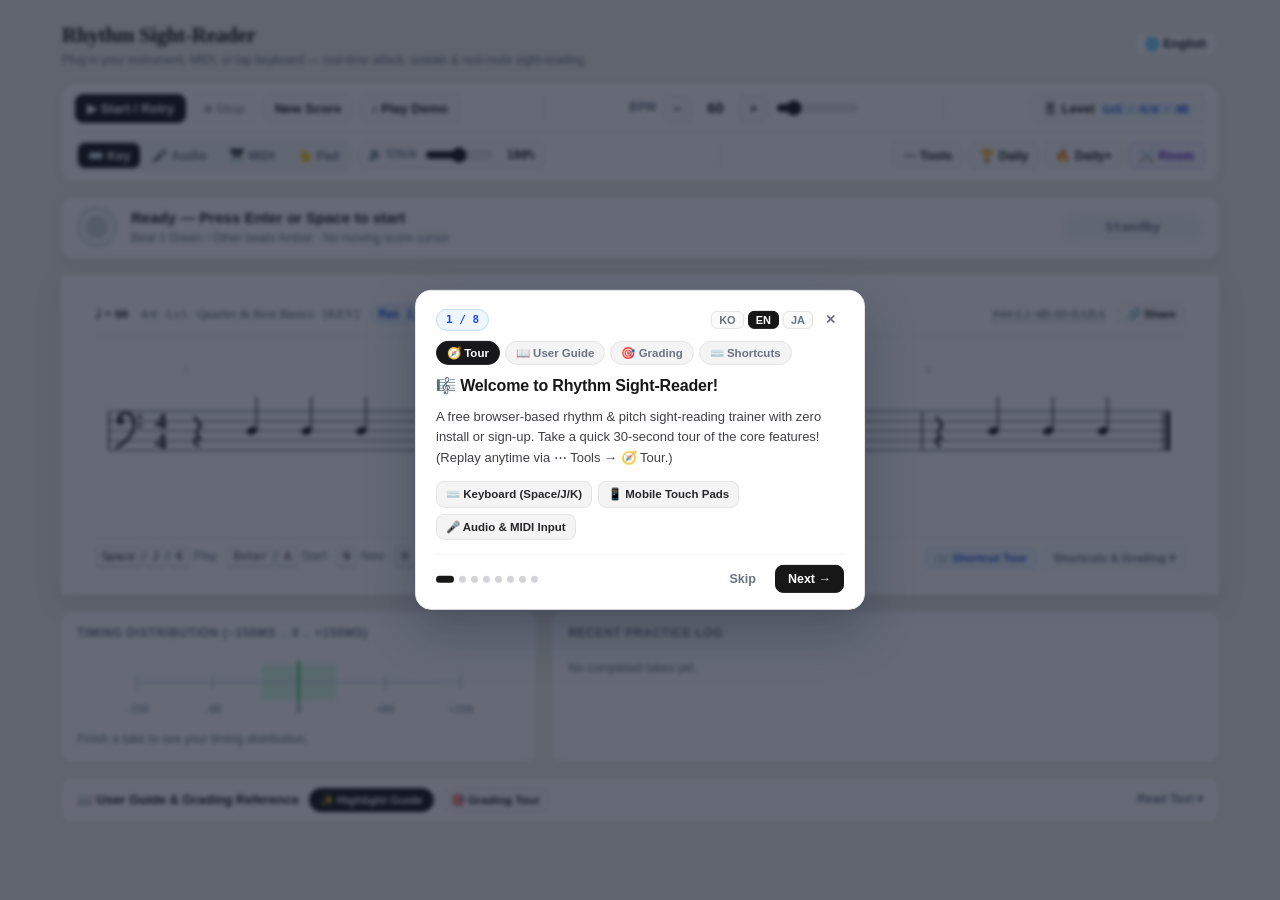
==== commit e2fa7167: "fix(room): filter special chars live and strictly validate room codes" ====
--- a/index.html
+++ b/index.html
@@ -467,7 +467,7 @@
       </div>
       <span class="room-sep-or">or</span>
       <div class="room-entry-pair">
-        <input id="roomCodeInput" class="room-input room-code-in" type="text" maxlength="6" placeholder="방 코드" />
+        <input id="roomCodeInput" class="room-input room-code-in" type="text" maxlength="6" pattern="[A-Za-z0-9]{3,6}" autocomplete="off" spellcheck="false" autocapitalize="characters" placeholder="방 코드" />
         <button id="btnRoomJoin" type="button">🚪 입장</button>
       </div>
     </div>
@@ -825,7 +825,7 @@
 <!-- Steam-Style Achievement Unlock Toast Stack -->
 <div id="achToastStack" class="ach-toast-stack" aria-live="polite"></div>
 
-<script type="module" src="js/main.js?v=20261128m"></script>
+<script type="module" src="js/main.js?v=20261128n"></script>
 </body>
 </html>
 
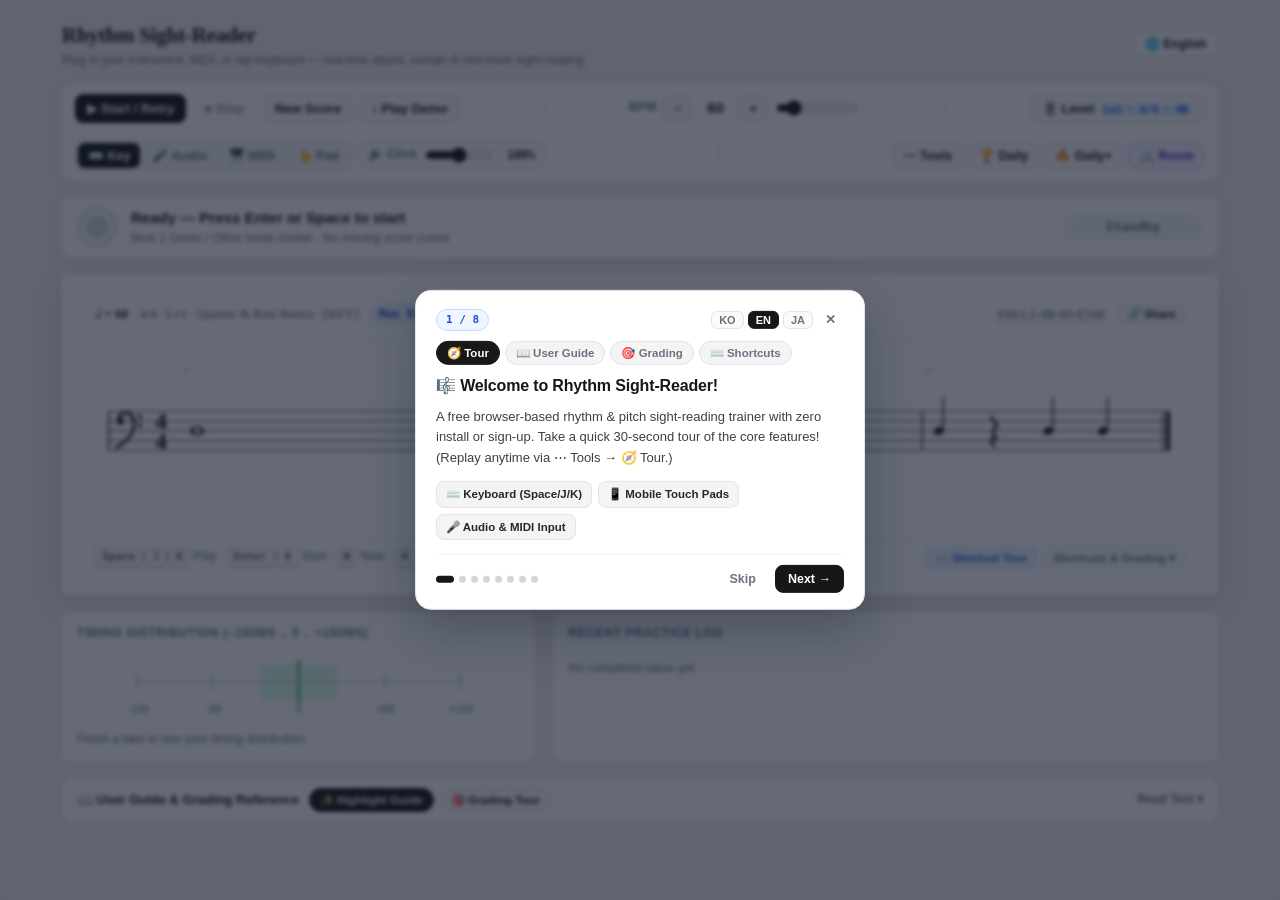
==== commit c63b4457: "fix(pitch): keep Start in free-tempo mode without triggering metronome" ====
--- a/index.html
+++ b/index.html
@@ -825,7 +825,7 @@
 <!-- Steam-Style Achievement Unlock Toast Stack -->
 <div id="achToastStack" class="ach-toast-stack" aria-live="polite"></div>
 
-<script type="module" src="js/main.js?v=20261128n"></script>
+<script type="module" src="js/main.js?v=20261128o"></script>
 </body>
 </html>
 
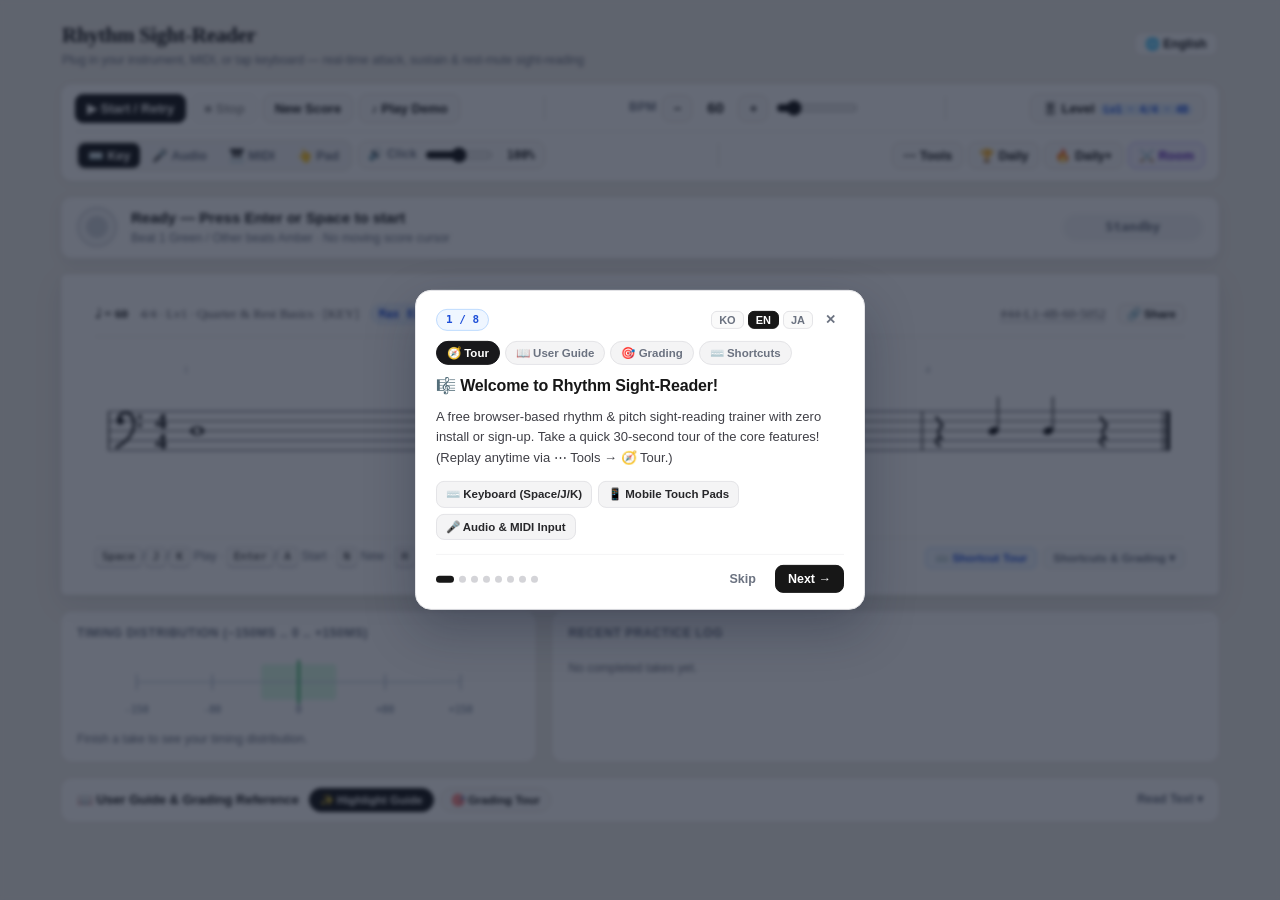
==== commit 9ba6db93: "feat(editor): overhaul mobile UX with sticky score, category tabs, undo & bar copy" ====
--- a/index.html
+++ b/index.html
@@ -61,7 +61,7 @@
   "description": "Free browser-based rhythm & pitch sight-reading trainer for musicians featuring 6 progressive levels, 5 time signatures, triplets, staccato, ghost notes, gap click metronome, custom score editor, daily challenges, and audio interface onset/sustain/rest grading."
 }
 </script>
-<link rel="stylesheet" href="css/styles.css?v=20261128k" />
+<link rel="stylesheet" href="css/styles.css?v=20261128p" />
 <script defer src="https://cloud.umami.is/script.js" data-website-id="9070201e-fd1f-4081-ad26-1219def68ba6" data-domains="gnosia1104.github.io"></script>
 </head>
 <body>
@@ -340,19 +340,44 @@
 
   <!-- Custom Rhythm Score Editor (hidden unless user clicks ✏️ 에디터) -->
   <div id="editorBar" class="editor-bar hidden">
-    <div class="ed-row">
+    <div class="ed-row ed-head-row">
       <strong id="lblEdTitle">✏️ 커스텀 악보 에디터</strong>
-      <button id="btnEdBarMinus" type="button" class="icon-btn">−</button>
-      <span id="edBarsVal" class="label">4마디</span>
-      <button id="btnEdBarPlus" type="button" class="icon-btn">+</button>
+      <div class="ed-head-actions">
+        <button id="btnEdDemo" type="button" title="작성한 악보 미리듣기">🔊 듣기</button>
+        <button id="btnEdPlay" type="button" class="primary" title="에디터를 닫고 바로 연주 시작">▶ 연주</button>
+        <button id="btnEdClose" type="button" class="cal-close" title="닫기">✕</button>
+      </div>
+    </div>
+    <div class="ed-row ed-ctrl-row">
+      <select id="edTimeSigSelect" class="ed-ts-select" aria-label="Time signature">
+        <option value="4/4">4/4</option>
+        <option value="3/4">3/4</option>
+        <option value="2/4">2/4</option>
+        <option value="6/8">6/8</option>
+        <option value="5/4">5/4</option>
+      </select>
+      <div class="ed-bar-stepper">
+        <button id="btnEdBarMinus" type="button" class="icon-btn" aria-label="Remove bar">−</button>
+        <span id="edBarsVal" class="label">4마디</span>
+        <button id="btnEdBarPlus" type="button" class="icon-btn" aria-label="Add bar">+</button>
+      </div>
+      <button id="btnEdUndo" type="button" disabled title="실행취소 (Ctrl/⌘+Z)">↩ 실행취소</button>
+      <button id="btnEdDupBar" type="button" title="현재 마디를 다음 마디로 복제">📋 마디복사</button>
       <button id="btnEdImportCur" type="button">현재 악보 가져오기</button>
       <button id="btnEdClear" type="button">초기화</button>
-      <button id="btnEdClose" type="button" class="cal-close" title="닫기">✕</button>
-    </div>
-    <div id="edBeatStrip" class="ed-beats"></div>
+    </div>
+    <div class="ed-beat-nav">
+      <div class="ed-stepper-group">
+        <button id="btnEdPrevBeat" type="button" class="icon-btn ed-step-btn" title="이전 박자">◀</button>
+        <span id="edCurPosBadge" class="ed-pos-badge">M1 · 1박</span>
+        <button id="btnEdNextBeat" type="button" class="icon-btn ed-step-btn" title="다음 박자">▶</button>
+      </div>
+      <div id="edBeatStrip" class="ed-beats"></div>
+    </div>
+    <div id="edCatTabs" class="ed-cat-tabs" role="tablist" aria-label="Rhythm categories"></div>
     <div id="edPalette" class="ed-palette"></div>
     <div id="edNoteTools" class="ed-note-tools"></div>
-    <div class="ed-row">
+    <div class="ed-row ed-share-row">
       <input id="edCodeInput" class="ed-code-input" type="text" placeholder="커스텀 코드 또는 공유 URL 붙여넣기..." />
       <button id="btnEdCopyUrl" type="button" class="primary">🔗 커스텀 링크 복사</button>
       <button id="btnEdLoadCode" type="button">📥 코드 불러오기</button>
@@ -825,7 +850,7 @@
 <!-- Steam-Style Achievement Unlock Toast Stack -->
 <div id="achToastStack" class="ach-toast-stack" aria-live="polite"></div>
 
-<script type="module" src="js/main.js?v=20261128o"></script>
+<script type="module" src="js/main.js?v=20261128p"></script>
 </body>
 </html>
 
--- a/css/styles.css
+++ b/css/styles.css
@@ -483,9 +483,70 @@
   gap: 6px 8px;
 }
 
-.ed-bar button {
-  padding: 4px 9px;
-  font-size: 12px;
+.ed-head-row {
+  justify-content: space-between;
+}
+
+.ed-head-actions {
+  display: flex;
+  align-items: center;
+  gap: 6px;
+}
+
+.ed-ctrl-row {
+  gap: 6px;
+}
+
+.ed-ts-select {
+  padding: 4px 22px 4px 8px;
+  font-size: 12px;
+}
+
+.ed-bar-stepper {
+  display: inline-flex;
+  align-items: center;
+  gap: 5px;
+  background: #f8fafc;
+  border: 1px solid #e2e8f0;
+  border-radius: 8px;
+  padding: 2px 6px;
+}
+
+.editor-bar button {
+  padding: 5px 10px;
+  font-size: 12px;
+  touch-action: manipulation;
+}
+
+.ed-beat-nav {
+  display: flex;
+  flex-wrap: wrap;
+  align-items: center;
+  gap: 8px;
+}
+
+.ed-stepper-group {
+  display: inline-flex;
+  align-items: center;
+  gap: 4px;
+  flex-shrink: 0;
+}
+
+.ed-step-btn {
+  min-width: 28px;
+  padding: 4px 7px !important;
+  font-size: 11px !important;
+}
+
+.ed-pos-badge {
+  font-size: 11.5px;
+  font-weight: 800;
+  color: var(--accent);
+  background: var(--accent-soft);
+  border: 1px solid #bfdbfe;
+  border-radius: 7px;
+  padding: 3px 8px;
+  white-space: nowrap;
 }
 
 .ed-beats {
@@ -493,6 +554,8 @@
   flex-wrap: wrap;
   gap: 6px 10px;
   align-items: center;
+  flex: 1 1 auto;
+  min-width: 0;
 }
 
 .ed-bar-group {
@@ -503,6 +566,34 @@
   border: 1px solid #e2e8f0;
   border-radius: 8px;
   padding: 3px 5px;
+  flex-shrink: 0;
+}
+
+.ed-bar-group.active-bar {
+  border-color: #93c5fd;
+  background: #eff6ff;
+}
+
+.ed-cat-tabs {
+  display: none;
+}
+
+.ed-cat-tab {
+  padding: 7px 6px !important;
+  font-size: 12px !important;
+  font-weight: 700;
+  border-radius: 8px;
+  background: #f8fafc;
+  color: var(--muted);
+  border: 1px solid #e2e8f0;
+  text-align: center;
+  white-space: nowrap;
+}
+
+.ed-cat-tab.active {
+  background: var(--accent);
+  color: #fff;
+  border-color: var(--accent);
 }
 
 .ed-bar-lbl {
@@ -576,6 +667,7 @@
 
 .editing-score #scoreSvg {
   cursor: pointer;
+  touch-action: manipulation;
 }
 
 .ed-note-tools {
@@ -1112,6 +1204,130 @@
   .toolbar-row.secondary { padding-top: 7px; }
   button, select { padding: 7px 10px; font-size: 12.5px; }
   .tap-hint { display: none; }
+
+  /* Mobile Custom Editor: sticky live sheet music above thumb-friendly tabbed editor */
+  body.editing-score .touch-dock { display: none !important; }
+  body.editing-score.has-dock { padding-bottom: 24px; }
+  body.editing-score .app > * { order: 6; }
+  body.editing-score .app > .top-bar { order: 1; }
+  body.editing-score .app > .toolbar { order: 2; }
+  body.editing-score .app > .status-strip { order: 3; position: static; }
+  body.editing-score .app > .sheet-paper {
+    order: 4;
+    position: sticky;
+    top: 4px;
+    z-index: 25;
+    padding: 10px 10px 8px;
+    max-height: 36vh;
+    overflow-y: auto;
+    box-shadow: 0 6px 18px rgba(15, 23, 42, 0.12);
+    border-color: #93c5fd;
+  }
+  body.editing-score .app > .sheet-paper .sheet-header {
+    margin-bottom: 4px;
+    gap: 4px 8px;
+  }
+  body.editing-score .app > .sheet-paper .sheet-footer {
+    display: none;
+  }
+  body.editing-score .app > .editor-bar {
+    order: 5;
+    padding: 10px 10px 12px;
+    gap: 8px;
+  }
+  .editor-bar button {
+    min-height: 36px;
+    padding: 6px 10px;
+    font-size: 12.5px;
+  }
+  .ed-ts-select {
+    min-height: 36px;
+    font-size: 13px;
+  }
+  .ed-head-row strong {
+    font-size: 13px;
+  }
+  .ed-ctrl-row {
+    gap: 5px;
+  }
+  .ed-beat-nav {
+    flex-wrap: nowrap;
+    gap: 6px;
+  }
+  .ed-step-btn {
+    min-width: 34px;
+    min-height: 36px !important;
+    padding: 6px 8px !important;
+  }
+  .ed-pos-badge {
+    font-size: 12px;
+    padding: 6px 8px;
+  }
+  .ed-beats {
+    flex-wrap: nowrap;
+    overflow-x: auto;
+    -webkit-overflow-scrolling: touch;
+    scrollbar-width: none;
+    padding-bottom: 2px;
+    gap: 6px;
+  }
+  .ed-beats::-webkit-scrollbar { display: none; }
+  .ed-beat-btn {
+    min-width: 36px;
+    min-height: 36px;
+    padding: 6px 8px !important;
+    font-size: 13px !important;
+  }
+  .ed-cat-tabs {
+    display: grid;
+    grid-template-columns: repeat(auto-fit, minmax(0, 1fr));
+    gap: 5px;
+  }
+  .ed-cat-row {
+    display: none;
+  }
+  .ed-cat-row.cat-active {
+    display: grid;
+    grid-template-columns: repeat(3, minmax(0, 1fr));
+    gap: 6px;
+  }
+  .ed-cat-lbl {
+    display: none;
+  }
+  .ed-stamp {
+    width: 100%;
+    min-width: 0;
+    min-height: 58px;
+    padding: 6px 4px 5px !important;
+    border-radius: 10px;
+  }
+  .ed-stamp svg {
+    width: 64px;
+    height: 34px;
+  }
+  .ed-stamp-lbl {
+    font-size: 11px;
+  }
+  .ed-note-tools {
+    padding: 8px;
+    gap: 6px;
+  }
+  .ed-note-chip {
+    min-height: 36px;
+    padding: 6px 10px !important;
+    font-size: 12.5px !important;
+  }
+  .ed-share-row {
+    gap: 6px;
+  }
+  .ed-code-input {
+    flex: 1 1 100%;
+    font-size: 16px;
+    padding: 8px 10px;
+  }
+  .ed-share-row button {
+    flex: 1 1 0;
+  }
 }
 
 @media (max-width: 520px) {
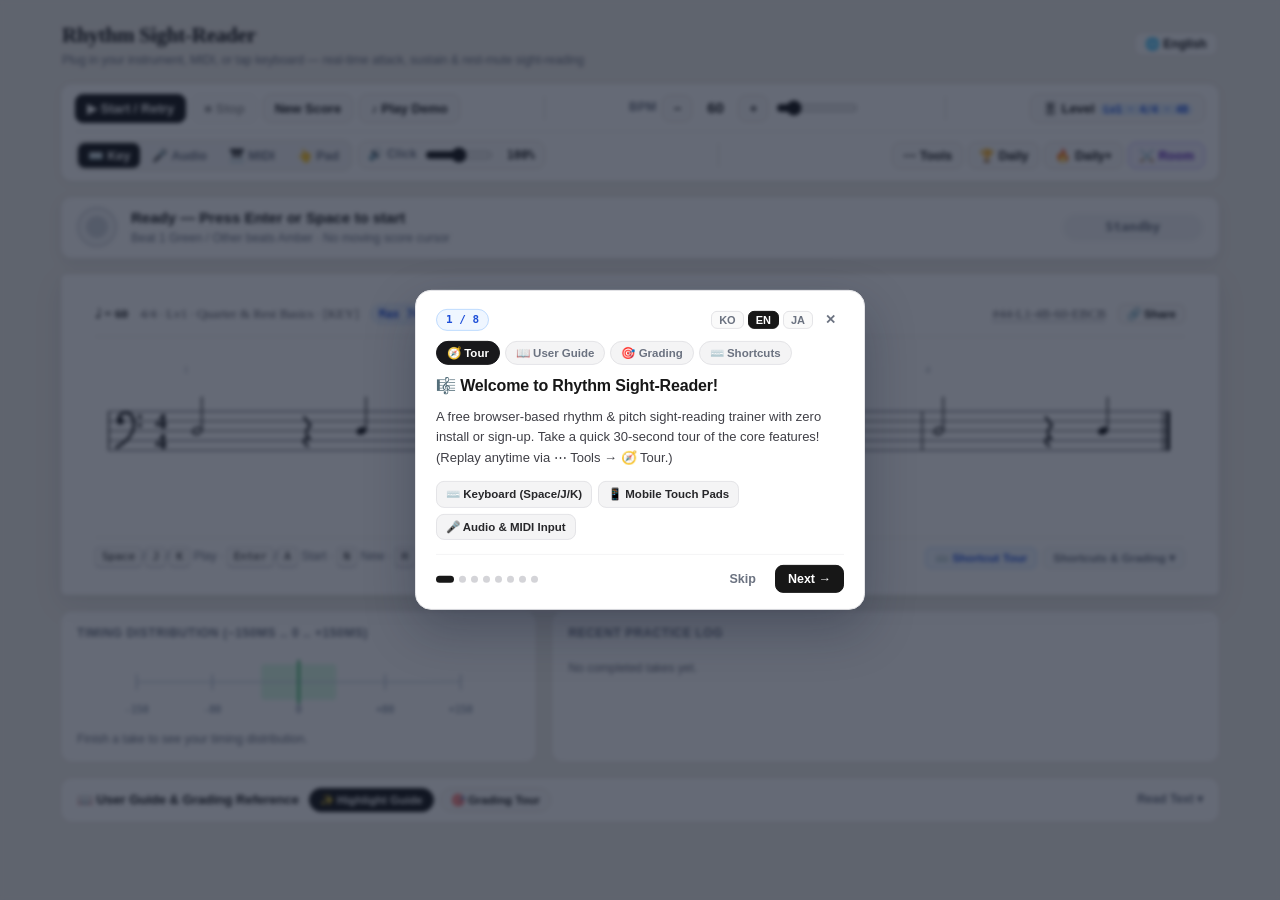
==== commit d1c03845: "fix(csp): allow gateway.umami.is (*.umami.is) so Umami analytics sends events" ====
--- a/index.html
+++ b/index.html
@@ -3,7 +3,7 @@
 <head>
 <meta charset="UTF-8" />
 <meta name="viewport" content="width=device-width, initial-scale=1.0" />
-<meta http-equiv="Content-Security-Policy" content="default-src 'self'; script-src 'self' https://cdn.jsdelivr.net https://cloud.umami.is; style-src 'self' 'unsafe-inline'; img-src 'self' data: blob:; connect-src 'self' https://fdpnrxkohvfrcesoxpwo.supabase.co wss://fdpnrxkohvfrcesoxpwo.supabase.co https://cdn.jsdelivr.net https://cloud.umami.is https://api-gateway.umami.dev; font-src 'self' data:; object-src 'none'; base-uri 'self'; form-action 'self'" />
+<meta http-equiv="Content-Security-Policy" content="default-src 'self'; script-src 'self' https://cdn.jsdelivr.net https://cloud.umami.is; style-src 'self' 'unsafe-inline'; img-src 'self' data: blob:; connect-src 'self' https://fdpnrxkohvfrcesoxpwo.supabase.co wss://fdpnrxkohvfrcesoxpwo.supabase.co https://cdn.jsdelivr.net https://*.umami.is https://*.umami.dev; font-src 'self' data:; object-src 'none'; base-uri 'self'; form-action 'self'" />
 <meta name="google-site-verification" content="xEk6qUh5Gqa-MZwSuYThDKT_GtdN7JEgimP4F_JKVB4" />
 <title>Rhythm Sight-Reader — Free Online Rhythm &amp; Pitch Sight-Reading Trainer</title>
 <meta name="description" content="Free online rhythm &amp; pitch sight-reading trainer (no install, no login). Practice 6 rhythm levels, 5 meters (4/4, 3/4, 2/4, 5/4, 6/8), flat-key jazz pitch sight-reading (ii-V-I, tritone sub, backdoor, F/G clefs), triplets, staccato, ghost notes, gap click &amp; custom editor via keyboard, MIDI, touch pads, or real instrument audio interface. 무료 리듬·음정 초견 연습 사이트 (EN/KO/JA)." />
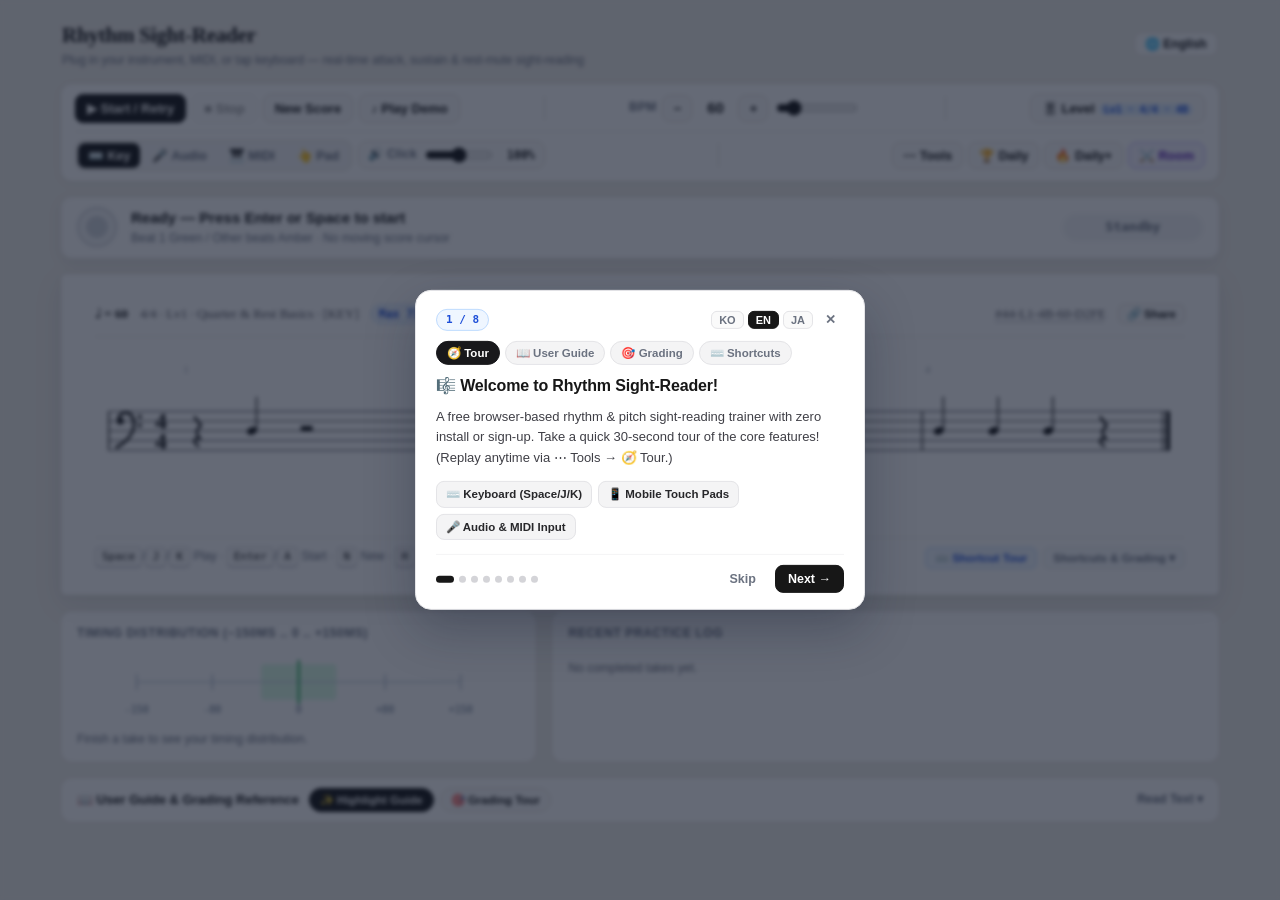
==== commit 374c0d71: "feat(pitch): enforce Bebop on-beat chord-tone rules & Symmetric Dominant dim7 scale" ====
--- a/index.html
+++ b/index.html
@@ -850,7 +850,7 @@
 <!-- Steam-Style Achievement Unlock Toast Stack -->
 <div id="achToastStack" class="ach-toast-stack" aria-live="polite"></div>
 
-<script type="module" src="js/main.js?v=20261128p"></script>
+<script type="module" src="js/main.js?v=20261128q"></script>
 </body>
 </html>
 
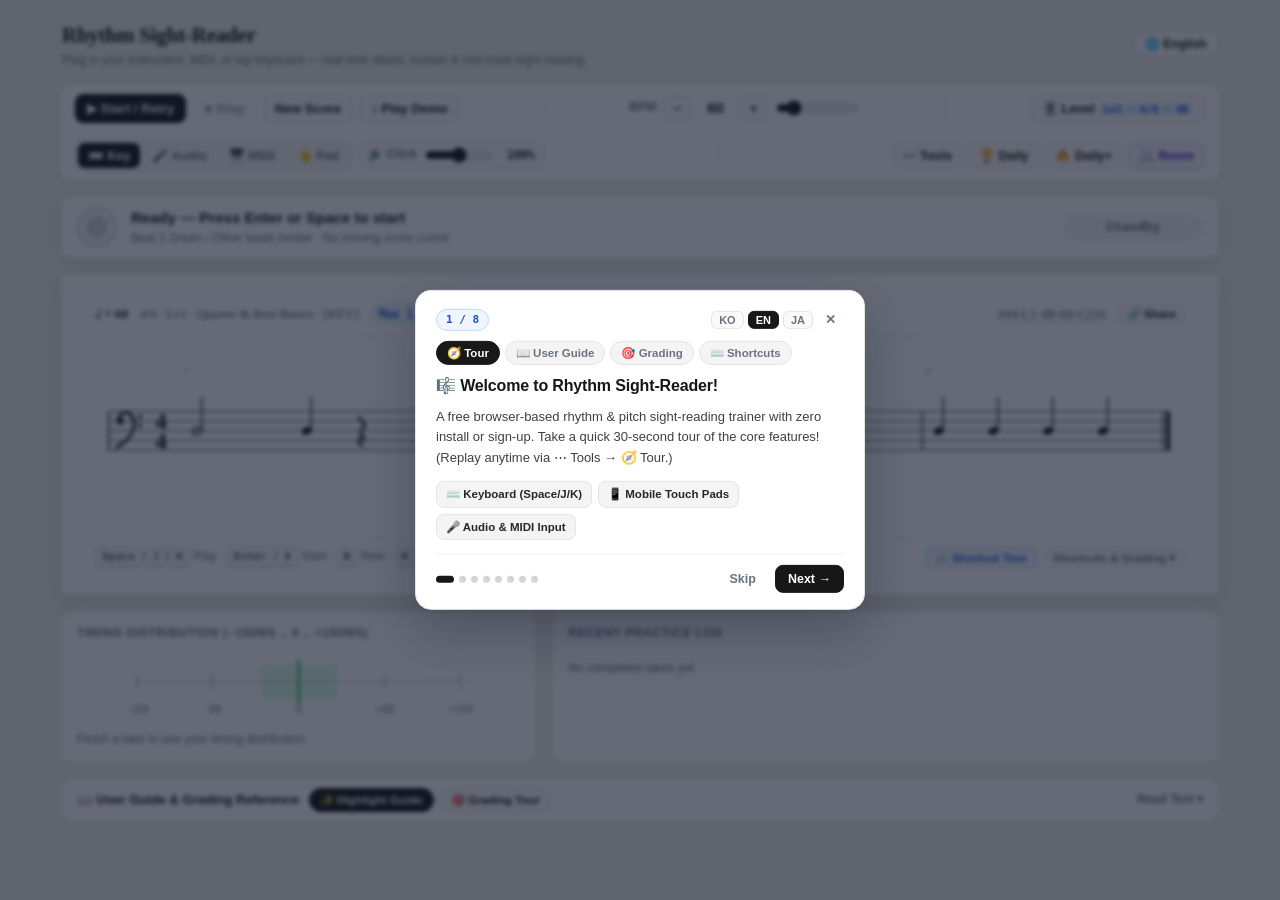
==== commit 9ef7086d: "fix(engraver): lock desktop layout to 4 bars per system with adaptive wide viewBox" ====
--- a/index.html
+++ b/index.html
@@ -850,7 +850,7 @@
 <!-- Steam-Style Achievement Unlock Toast Stack -->
 <div id="achToastStack" class="ach-toast-stack" aria-live="polite"></div>
 
-<script type="module" src="js/main.js?v=20261128q"></script>
+<script type="module" src="js/main.js?v=20261128r"></script>
 </body>
 </html>
 
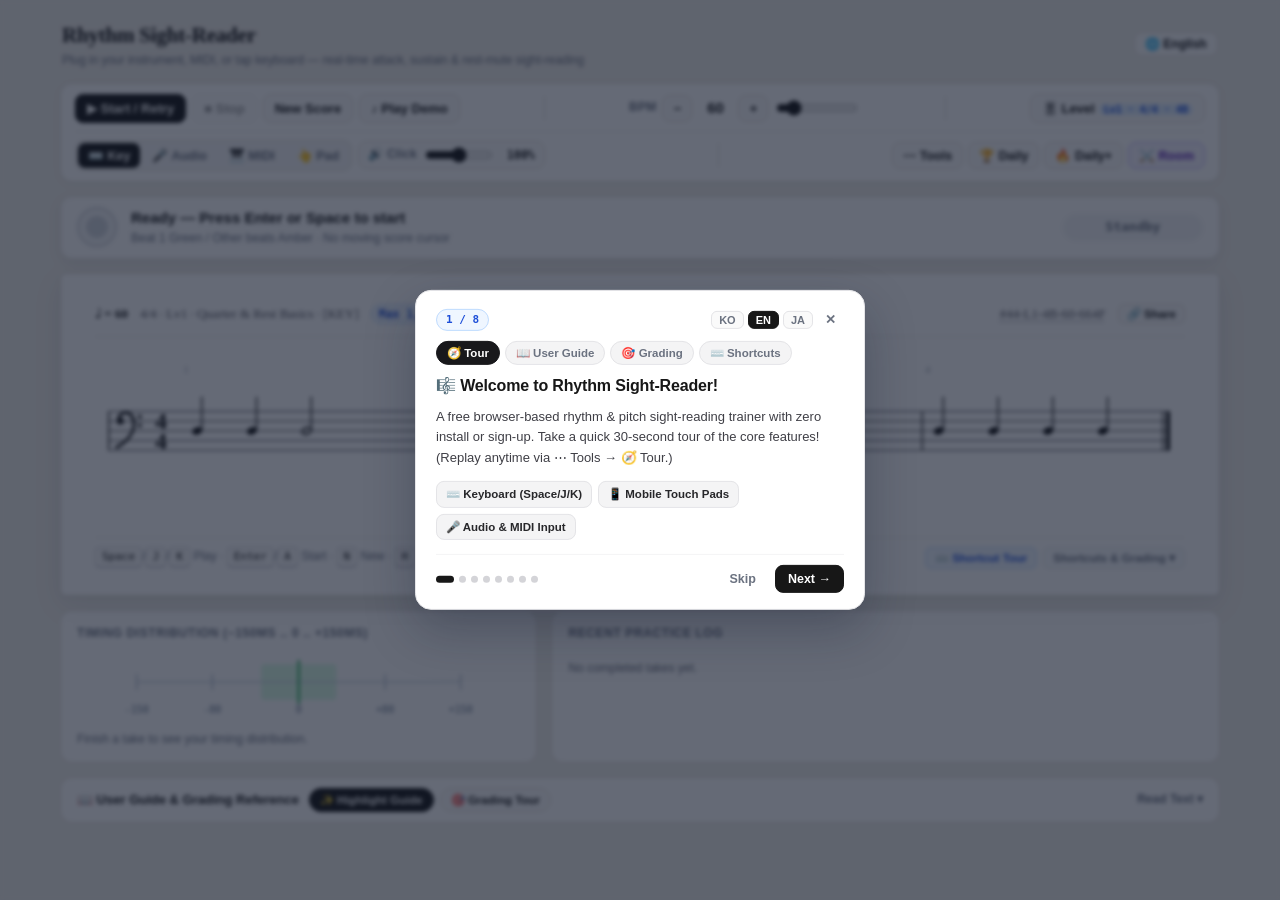
==== commit 063e7cbf: "fix(engraver): tighten accidental spacing to deficit-only minimum so 16th beams look natural" ====
--- a/index.html
+++ b/index.html
@@ -850,7 +850,7 @@
 <!-- Steam-Style Achievement Unlock Toast Stack -->
 <div id="achToastStack" class="ach-toast-stack" aria-live="polite"></div>
 
-<script type="module" src="js/main.js?v=20261128r"></script>
+<script type="module" src="js/main.js?v=20261128s"></script>
 </body>
 </html>
 
